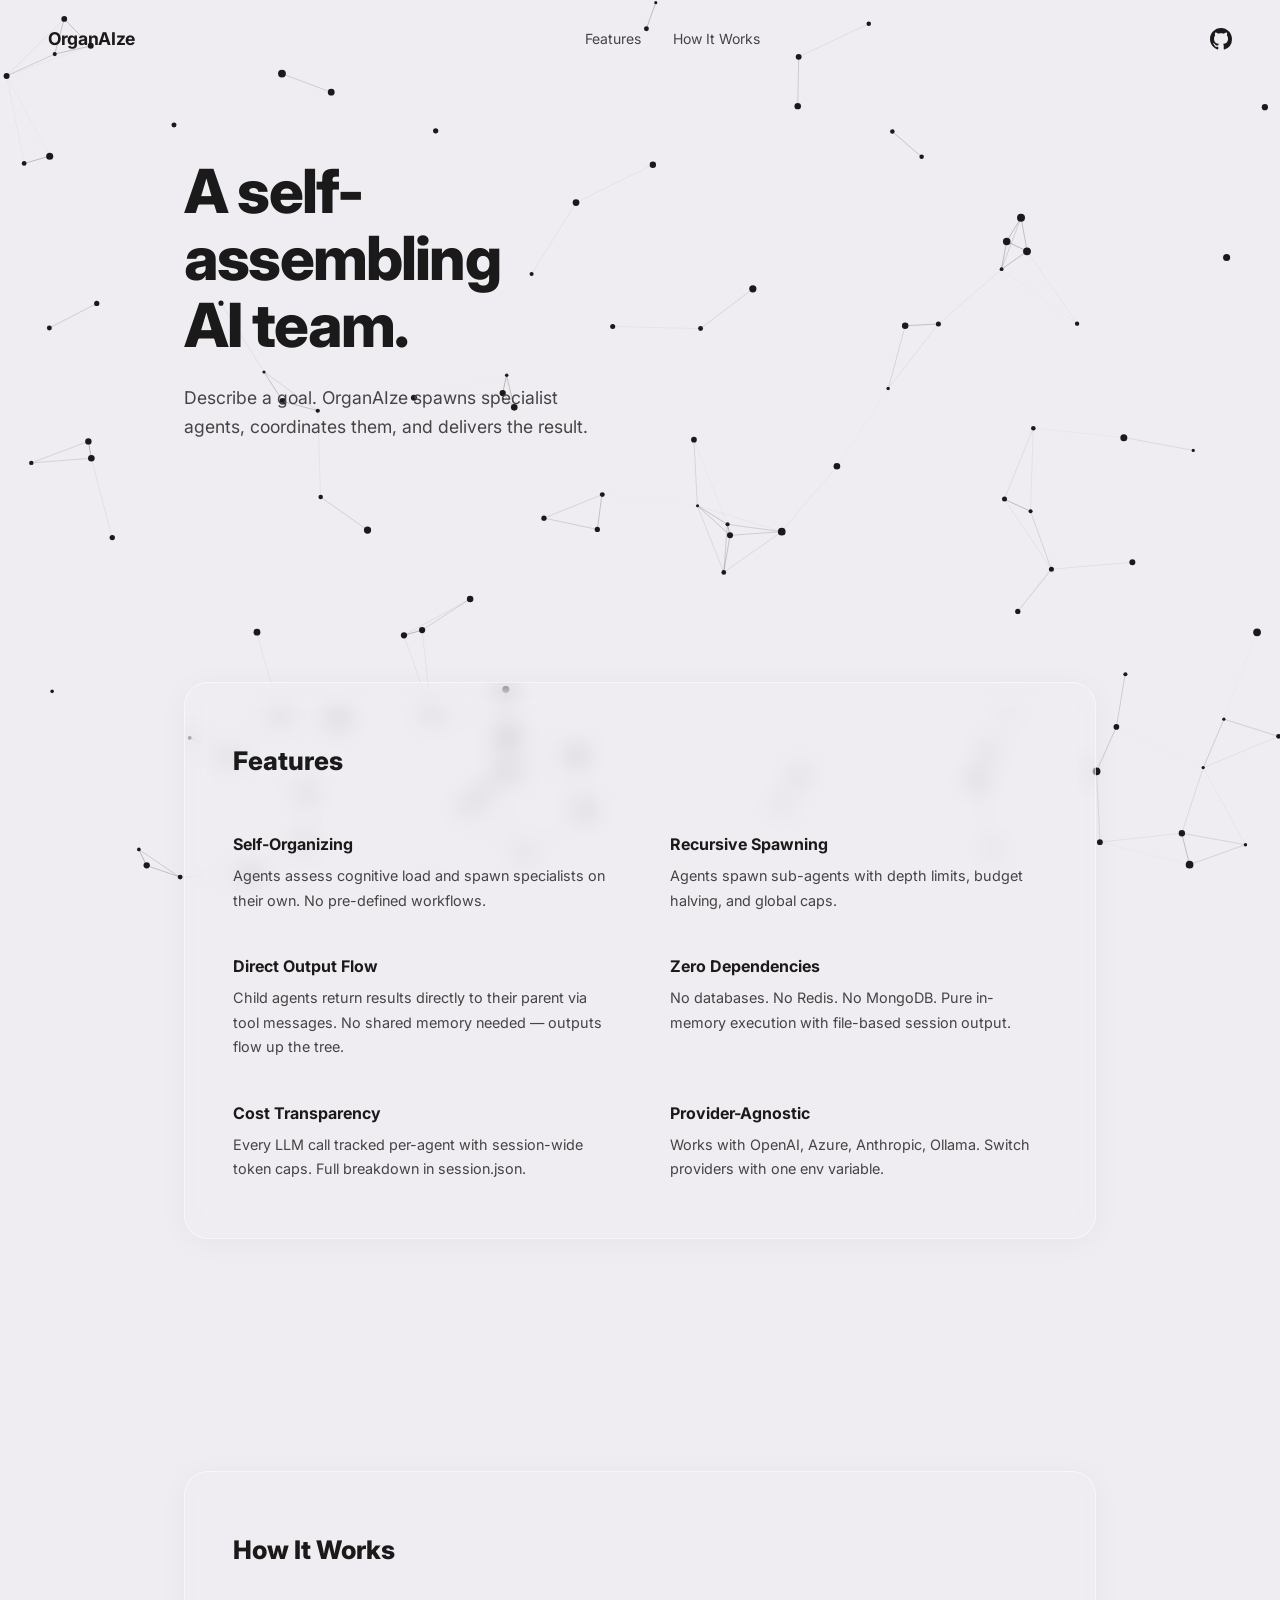
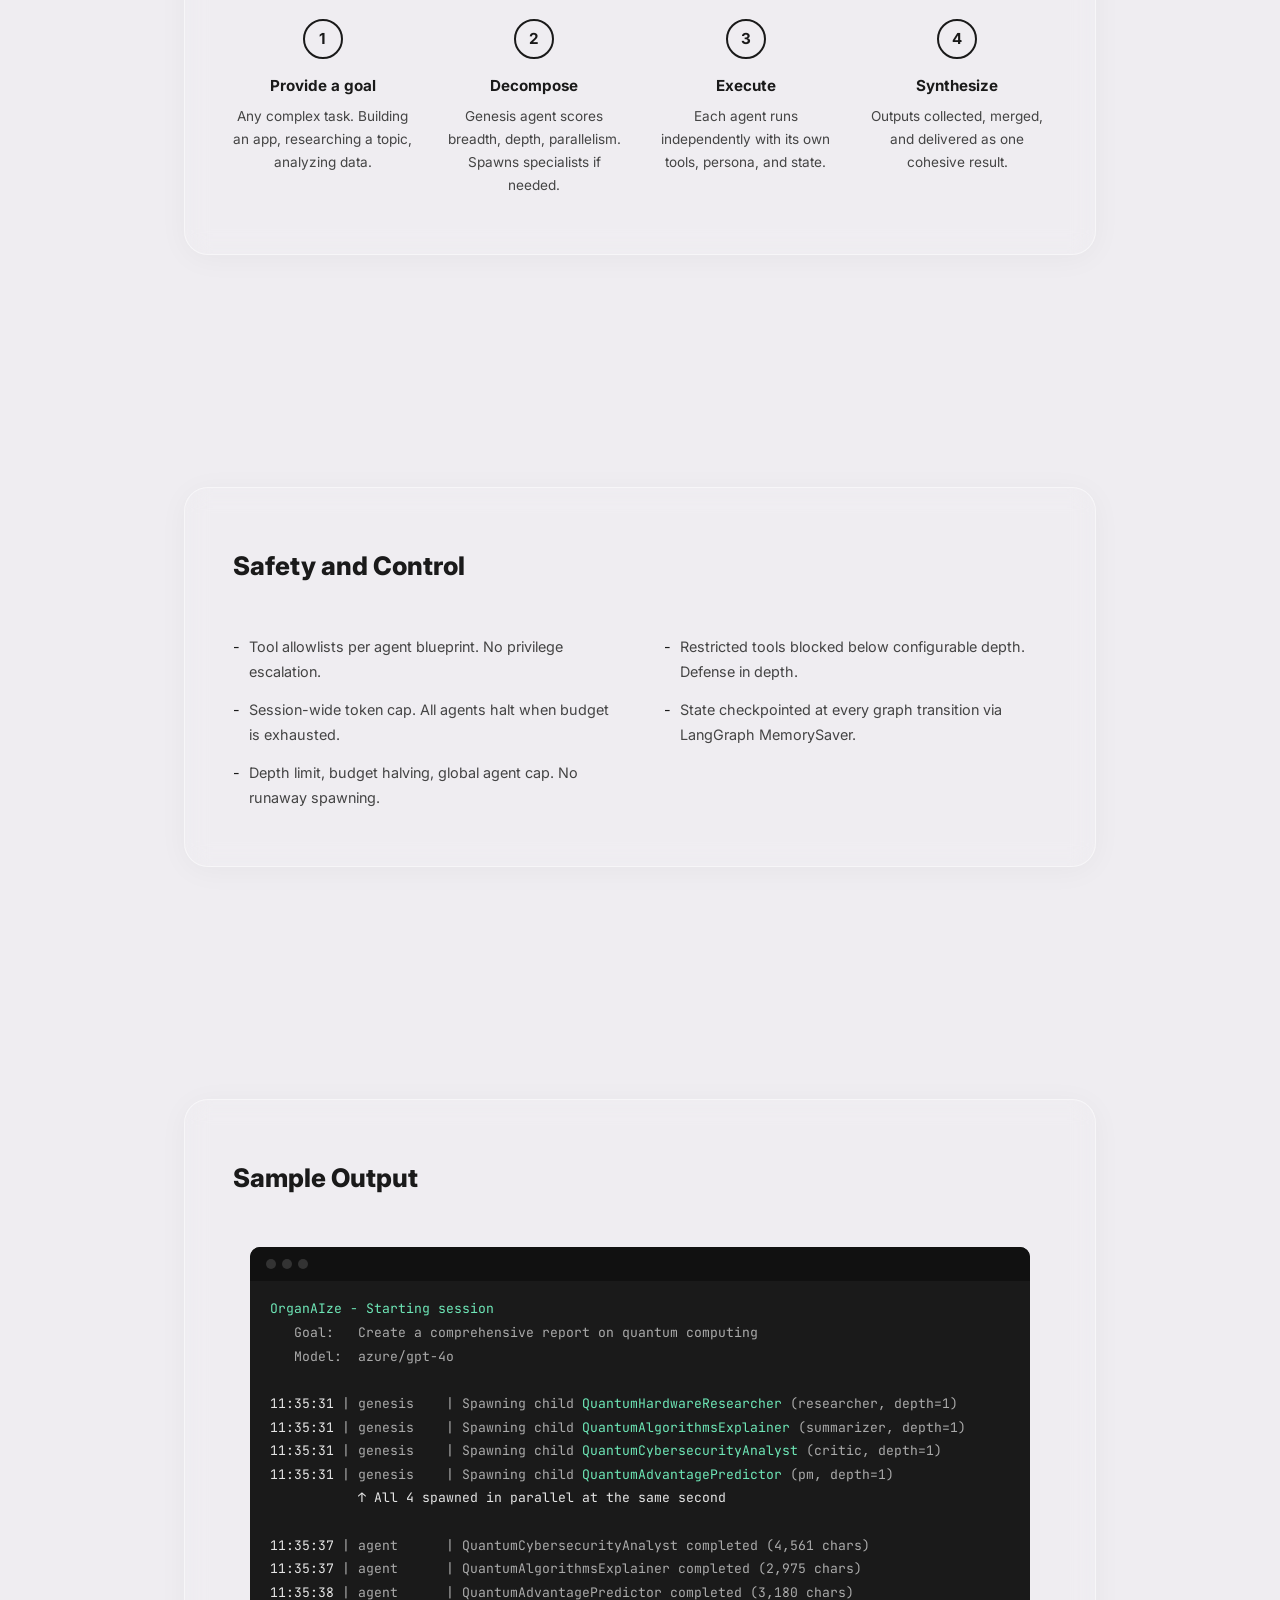
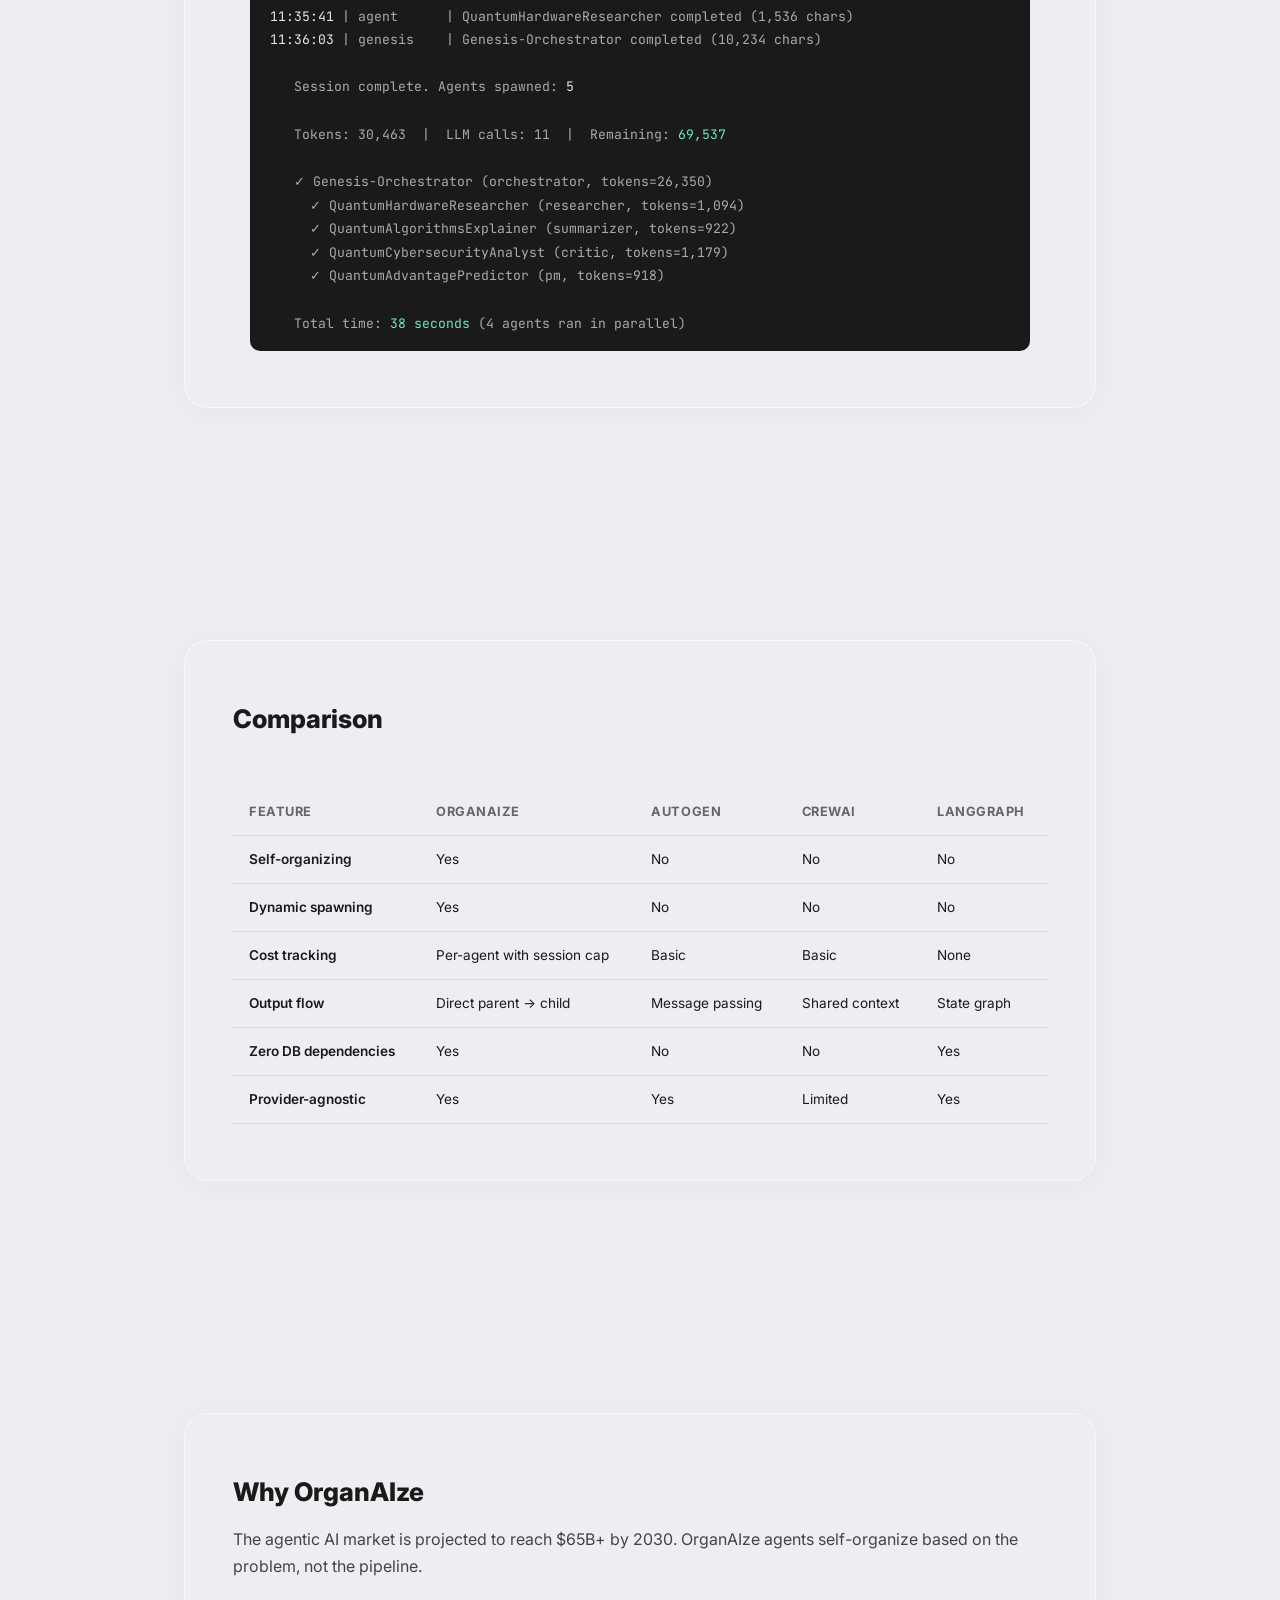
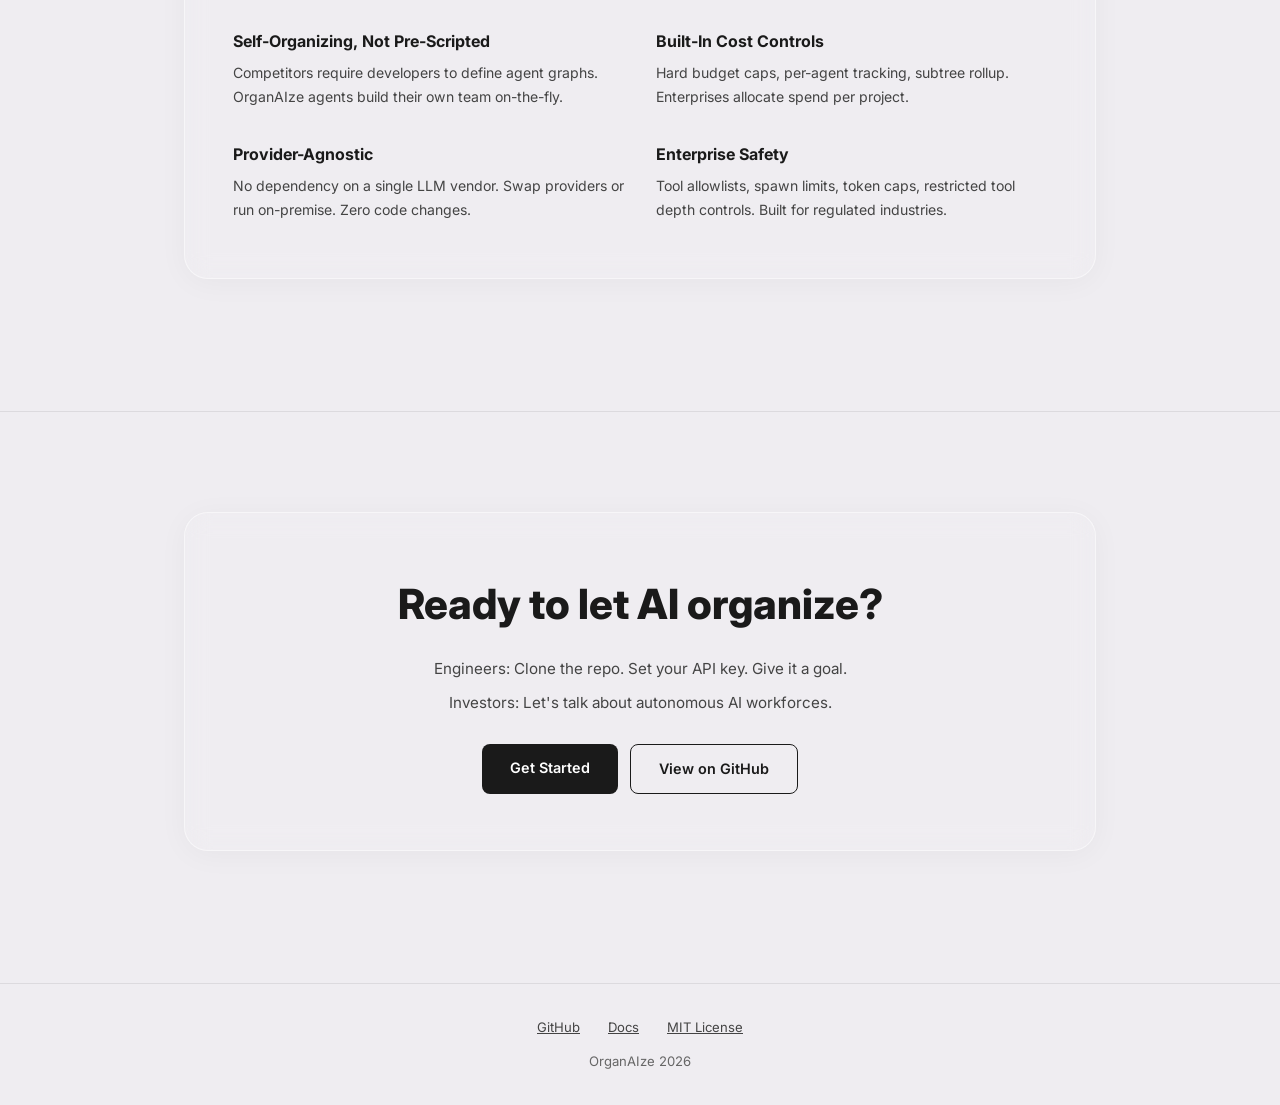
==== docs/index.html @ 6bcd4b72 "renamed site to docs" ====
<!DOCTYPE html>
<html lang="en">
<head>
<meta charset="UTF-8">
<meta name="viewport" content="width=device-width, initial-scale=1.0">
<title>OrganAIze</title>
<link rel="stylesheet" href="style.css">
<link href="https://fonts.googleapis.com/css2?family=Inter:wght@400;500;600;700;800&family=JetBrains+Mono:wght@400;500&display=swap" rel="stylesheet">
</head>
<body>

<nav>
  <div class="logo">OrganAIze</div>
  <ul class="nav-links">
    <li><a href="#features">Features</a></li>
    <li><a href="#how">How It Works</a></li>
  </ul>
  <a href="#" aria-label="GitHub" style="color:#1a1a1a;display:flex"><svg width="22" height="22" viewBox="0 0 16 16" fill="currentColor"><path d="M8 0C3.58 0 0 3.58 0 8c0 3.54 2.29 6.53 5.47 7.59.4.07.55-.17.55-.38 0-.19-.01-.82-.01-1.49-2.01.37-2.53-.49-2.69-.94-.09-.23-.48-.94-.82-1.13-.28-.15-.68-.52-.01-.53.63-.01 1.08.58 1.23.82.72 1.21 1.87.87 2.33.66.07-.52.28-.87.51-1.07-1.78-.2-3.64-.89-3.64-3.95 0-.87.31-1.59.82-2.15-.08-.2-.36-1.02.08-2.12 0 0 .67-.21 2.2.82.64-.18 1.32-.27 2-.27.68 0 1.36.09 2 .27 1.53-1.04 2.2-.82 2.2-.82.44 1.1.16 1.92.08 2.12.51.56.82 1.27.82 2.15 0 3.07-1.87 3.75-3.65 3.95.29.25.54.73.54 1.48 0 1.07-.01 1.93-.01 2.2 0 .21.15.46.55.38A8.013 8.013 0 0016 8c0-4.42-3.58-8-8-8z"/></svg></a>
</nav>

<!-- Hero -->
<section class="hero">
  <div class="container">
    <div class="hero-left">
      <h1>A self-assembling<br>AI team.</h1>
      <p>Describe a goal. OrganAIze spawns specialist agents, coordinates them, and delivers the result.</p>
    </div>
    <div class="hero-visual"></div>
  </div>
</section>

<!-- Particle canvas (full page background) -->
<canvas id="particle-canvas"></canvas>

<!-- Features -->
<section id="features">
  <div class="container">
    <div class="glass">
    <h2 class="section-heading">Features</h2>
    <div class="features">
      <div class="feature">
        <h3>Self-Organizing</h3>
        <p>Agents assess cognitive load and spawn specialists on their own. No pre-defined workflows.</p>
      </div>
      <div class="feature">
        <h3>Recursive Spawning</h3>
        <p>Agents spawn sub-agents with depth limits, budget halving, and global caps.</p>
      </div>
      <div class="feature">
        <h3>Direct Output Flow</h3>
        <p>Child agents return results directly to their parent via tool messages. No shared memory needed — outputs flow up the tree.</p>
      </div>
      <div class="feature">
        <h3>Zero Dependencies</h3>
        <p>No databases. No Redis. No MongoDB. Pure in-memory execution with file-based session output.</p>
      </div>
      <div class="feature">
        <h3>Cost Transparency</h3>
        <p>Every LLM call tracked per-agent with session-wide token caps. Full breakdown in session.json.</p>
      </div>
      <div class="feature">
        <h3>Provider-Agnostic</h3>
        <p>Works with OpenAI, Azure, Anthropic, Ollama. Switch providers with one env variable.</p>
      </div>
    </div>
    </div>
  </div>
</section>

<!-- How It Works -->
<section id="how">
  <div class="container">
    <div class="glass">
    <h2 class="section-heading">How It Works</h2>
    <div class="steps">
      <div>
        <div class="step-num">1</div>
        <h3>Provide a goal</h3>
        <p>Any complex task. Building an app, researching a topic, analyzing data.</p>
      </div>
      <div>
        <div class="step-num">2</div>
        <h3>Decompose</h3>
        <p>Genesis agent scores breadth, depth, parallelism. Spawns specialists if needed.</p>
      </div>
      <div>
        <div class="step-num">3</div>
        <h3>Execute</h3>
        <p>Each agent runs independently with its own tools, persona, and state.</p>
      </div>
      <div>
        <div class="step-num">4</div>
        <h3>Synthesize</h3>
        <p>Outputs collected, merged, and delivered as one cohesive result.</p>
      </div>
    </div>
    </div>
  </div>
</section>

<!-- Safety -->
<section id="safety">
  <div class="container">
    <div class="glass">
    <h2 class="section-heading">Safety and Control</h2>
    <ul class="safety-list">
      <li>Tool allowlists per agent blueprint. No privilege escalation.</li>
      <li>Session-wide token cap. All agents halt when budget is exhausted.</li>
      <li>Depth limit, budget halving, global agent cap. No runaway spawning.</li>
      <li>Restricted tools blocked below configurable depth. Defense in depth.</li>
      <li>State checkpointed at every graph transition via LangGraph MemorySaver.</li>
    </ul>
    </div>
  </div>
</section>

<!-- Sample Output -->
<section id="demo">
  <div class="container">
    <div class="glass">
    <h2 class="section-heading">Sample Output</h2>
    <div class="terminal" style="max-width:780px">
      <div class="terminal-bar"><span></span><span></span><span></span></div>
      <div class="terminal-body" style="white-space:pre;overflow-x:auto"><span class="g">OrganAIze - Starting session</span>
   Goal:   Create a comprehensive report on quantum computing
   Model:  azure/gpt-4o

<span class="w">11:35:31</span> | genesis    | Spawning child <span class="g">QuantumHardwareResearcher</span> (researcher, depth=1)
<span class="w">11:35:31</span> | genesis    | Spawning child <span class="g">QuantumAlgorithmsExplainer</span> (summarizer, depth=1)
<span class="w">11:35:31</span> | genesis    | Spawning child <span class="g">QuantumCybersecurityAnalyst</span> (critic, depth=1)
<span class="w">11:35:31</span> | genesis    | Spawning child <span class="g">QuantumAdvantagePredictor</span> (pm, depth=1)
           <span class="w">&#8593; All 4 spawned in parallel at the same second</span>

<span class="w">11:35:37</span> | agent      | QuantumCybersecurityAnalyst completed (4,561 chars)
<span class="w">11:35:37</span> | agent      | QuantumAlgorithmsExplainer completed (2,975 chars)
<span class="w">11:35:38</span> | agent      | QuantumAdvantagePredictor completed (3,180 chars)
<span class="w">11:35:41</span> | agent      | QuantumHardwareResearcher completed (1,536 chars)
<span class="w">11:36:03</span> | genesis    | Genesis-Orchestrator completed (10,234 chars)

   Session complete. Agents spawned: <span class="w">5</span>

   Tokens: 30,463  |  LLM calls: 11  |  Remaining: <span class="g">69,537</span>

   <span class=\"g\">&#10003;</span> <span class=\"w\">Genesis-Orchestrator</span> (orchestrator, tokens=26,350)
     <span class=\"g\">&#10003;</span> QuantumHardwareResearcher (researcher, tokens=1,094)
     <span class=\"g\">&#10003;</span> QuantumAlgorithmsExplainer (summarizer, tokens=922)
     <span class=\"g\">&#10003;</span> QuantumCybersecurityAnalyst (critic, tokens=1,179)
     <span class=\"g\">&#10003;</span> QuantumAdvantagePredictor (pm, tokens=918)

   Total time: <span class="g">38 seconds</span> (4 agents ran in parallel)</div>
    </div>
    </div>
  </div>
</section>

<!-- Comparison -->
<section id="comparison">
  <div class="container">
    <div class="glass">
    <h2 class="section-heading">Comparison</h2>
    <div class="table-wrap">
      <table>
        <thead>
          <tr><th>Feature</th><th>OrganAIze</th><th>AutoGen</th><th>CrewAI</th><th>LangGraph</th></tr>
        </thead>
        <tbody>
          <tr><td>Self-organizing</td><td>Yes</td><td>No</td><td>No</td><td>No</td></tr>
          <tr><td>Dynamic spawning</td><td>Yes</td><td>No</td><td>No</td><td>No</td></tr>
          <tr><td>Cost tracking</td><td>Per-agent with session cap</td><td>Basic</td><td>Basic</td><td>None</td></tr>
          <tr><td>Output flow</td><td>Direct parent → child</td><td>Message passing</td><td>Shared context</td><td>State graph</td></tr>
          <tr><td>Zero DB dependencies</td><td>Yes</td><td>No</td><td>No</td><td>Yes</td></tr>
          <tr><td>Provider-agnostic</td><td>Yes</td><td>Yes</td><td>Limited</td><td>Yes</td></tr>
        </tbody>
      </table>
    </div>
    </div>
  </div>
</section>

<!-- Investors -->
<section id="investors">
  <div class="container">
    <div class="glass">
    <h2 class="section-heading" style="margin-bottom:12px">Why OrganAIze</h2>
    <p class="section-subtitle">The agentic AI market is projected to reach $65B+ by 2030. OrganAIze agents self-organize based on the problem, not the pipeline.</p>
    <div class="investor-grid">
      <div class="inv-card">
        <h3>Self-Organizing, Not Pre-Scripted</h3>
        <p>Competitors require developers to define agent graphs. OrganAIze agents build their own team on-the-fly.</p>
      </div>
      <div class="inv-card">
        <h3>Built-In Cost Controls</h3>
        <p>Hard budget caps, per-agent tracking, subtree rollup. Enterprises allocate spend per project.</p>
      </div>
      <div class="inv-card">
        <h3>Provider-Agnostic</h3>
        <p>No dependency on a single LLM vendor. Swap providers or run on-premise. Zero code changes.</p>
      </div>
      <div class="inv-card">
        <h3>Enterprise Safety</h3>
        <p>Tool allowlists, spawn limits, token caps, restricted tool depth controls. Built for regulated industries.</p>
      </div>
    </div>

    </div>
  </div>
</section>

<!-- CTA -->
<section class="cta">
  <div class="container">
    <div class="glass cta-glass">
    <h2>Ready to let AI organize?</h2>
    <p>Engineers: Clone the repo. Set your API key. Give it a goal.</p>
    <p>Investors: Let's talk about autonomous AI workforces.</p>
    <div class="hero-buttons cta-buttons">
      <a href="#" class="btn btn-dark">Get Started</a>
      <a href="#" class="btn btn-outline">View on GitHub</a>
    </div>
    </div>
  </div>
</section>

<footer>
  <a href="#">GitHub</a>
  <a href="#">Docs</a>
  <a href="#">MIT License</a>
  <p style="margin-top:12px">OrganAIze 2026</p>
</footer>

<script>
(function(){
  var c=document.getElementById('particle-canvas');
  if(!c)return;
  var ctx=c.getContext('2d');
  var mouse={x:null,y:null,radius:40};
  var particles=[];
  var count=110;
  var linkDist=100;

  function resize(){
    c.width=window.innerWidth;
    c.height=window.innerHeight;
  }
  resize();
  window.addEventListener('resize',resize);

  document.addEventListener('mousemove',function(e){
    mouse.x=e.clientX;
    mouse.y=e.clientY;
  });
  document.addEventListener('mouseleave',function(){mouse.x=null;mouse.y=null;});

  function Particle(){
    this.ox=Math.random()*c.width;
    this.oy=Math.random()*c.height;
    this.x=this.ox;
    this.y=this.oy;
    this.vx=0;
    this.vy=0;
    this.r=Math.random()*2.5+1.5;
    // Gentle ambient drift
    this.driftAngle=Math.random()*Math.PI*2;
    this.driftSpeed=Math.random()*.15+.05;
    this.driftRadius=Math.random()*15+8;
    this.driftPhase=Math.random()*Math.PI*2;
  }
  Particle.prototype.update=function(t){
    // Ambient drift around original position
    this.driftPhase+=.02;
    var driftX=Math.cos(this.driftPhase+this.driftAngle)*this.driftRadius;
    var driftY=Math.sin(this.driftPhase*0.7+this.driftAngle)*this.driftRadius;
    var targetX=this.ox+driftX;
    var targetY=this.oy+driftY;

    // Always drift
    this.vx+=(targetX-this.x)*.05;
    this.vy+=(targetY-this.y)*.05;

    // Push away from mouse
    if(mouse.x!==null){
      var dx=this.x-mouse.x;
      var dy=this.y-mouse.y;
      var dist=Math.sqrt(dx*dx+dy*dy);
      if(dist<mouse.radius){
        var force=(mouse.radius-dist)/mouse.radius*1.2;
        this.vx+=dx/dist*force;
        this.vy+=dy/dist*force;
      }
    }

    this.vx*=.85;
    this.vy*=.85;
    this.x+=this.vx;
    this.y+=this.vy;
  };
  Particle.prototype.draw=function(){
    ctx.beginPath();
    ctx.arc(this.x,this.y,this.r,0,Math.PI*2);
    ctx.fillStyle='rgba(26,26,26,1)';
    ctx.fill();
  };

  for(var i=0;i<count;i++) particles.push(new Particle());

  function animate(){
    ctx.clearRect(0,0,c.width,c.height);
    for(var i=0;i<particles.length;i++){
      particles[i].update();
      particles[i].draw();
      for(var j=i+1;j<particles.length;j++){
        var dx=particles[i].x-particles[j].x;
        var dy=particles[i].y-particles[j].y;
        var dist=Math.sqrt(dx*dx+dy*dy);
        if(dist<linkDist){
          ctx.beginPath();
          ctx.moveTo(particles[i].x,particles[i].y);
          ctx.lineTo(particles[j].x,particles[j].y);
          ctx.strokeStyle='rgba(26,26,26,'+(0.4*(1-dist/linkDist))+')';
          ctx.lineWidth=.8;
          ctx.stroke();
        }
      }
    }
    requestAnimationFrame(animate);
  }
  animate();
})();
</script>

</body>
</html>
---- docs/style.css ----
*,*::before,*::after{box-sizing:border-box;margin:0;padding:0}
html{scroll-behavior:smooth;scrollbar-width:none;-ms-overflow-style:none}
html::-webkit-scrollbar{display:none}
body{
  font-family:'Inter',system-ui,sans-serif;
  background:#efedf1;
  color:#1a1a1a;
  line-height:1.7;
  scrollbar-width:none;
  -webkit-overflow-scrolling:touch;
}
body::-webkit-scrollbar{display:none}
a{color:#1a1a1a}

/* Nav */
nav{
  display:flex;align-items:center;justify-content:space-between;
  padding:24px 48px;
}
.logo{font-size:1.1rem;font-weight:700;letter-spacing:-.02em}
.nav-links{display:flex;gap:32px;list-style:none}
.nav-links a{font-size:.875rem;color:#444;text-decoration:none}
.nav-links a:hover{color:#1a1a1a}

/* Container */
.container{max-width:960px;margin:0 auto;padding:0 24px}

/* Sections */
section{padding:100px 0}
section+section{border-top:none}

/* Glass card for content sections */
.glass{
  background:rgba(239,237,241,.01);
  backdrop-filter:blur(12px);
  -webkit-backdrop-filter:blur(12px);
  border:1px solid rgba(255,255,255,.5);
  border-radius:24px;
  padding:56px 48px;
  margin-bottom:32px;
  box-shadow:0 4px 30px rgba(0,0,0,.04);
  position:relative;z-index:1;
  isolation:isolate;
}

/* Hero */
.hero{padding:80px 0 100px}
.hero .container{display:grid;grid-template-columns:1fr 1fr;gap:48px;align-items:center}
.hero h1{
  font-size:clamp(2.4rem,5vw,3.8rem);
  font-weight:800;letter-spacing:-.03em;
  line-height:1.1;margin-bottom:24px;
}
.hero p{
  font-size:1.1rem;color:#444;
  max-width:480px;margin-bottom:40px;
}
.hero-buttons{display:flex;gap:12px;flex-wrap:wrap}
.hero-visual{display:none}

/* Particle canvas */
#particle-canvas{
  position:fixed;top:0;left:0;width:100%;height:100%;
  z-index:0;pointer-events:none;
}
nav,.hero,.cta,footer{
  position:relative;z-index:2;
}
section{position:relative}

/* Buttons */
.btn{
  padding:12px 28px;border-radius:8px;font-size:.9rem;font-weight:600;
  border:none;cursor:pointer;text-decoration:none;display:inline-block;
}
.btn-dark{background:#1a1a1a;color:#fff}
.btn-dark:hover{background:#333;color:#fff}
.btn-outline{background:transparent;color:#1a1a1a;border:1.5px solid #1a1a1a}
.btn-outline:hover{background:rgba(0,0,0,.05)}

/* Terminal */
.terminal{
  max-width:620px;margin:48px auto 0;text-align:left;
  background:#1a1a1a;border-radius:10px;overflow:hidden;
}
.terminal-bar{display:flex;gap:6px;padding:12px 16px;background:#111}
.terminal-bar span{width:10px;height:10px;border-radius:50%;background:#333}
.terminal-body{
  padding:16px 20px;font-family:'JetBrains Mono',monospace;
  font-size:.82rem;color:#aaa;line-height:1.8;
}
.terminal-body .g{color:#6ee7b7}
.terminal-body .w{color:#e5e5e5}

/* Feature list */
.features{display:grid;grid-template-columns:1fr 1fr;gap:40px 60px}
.feature h3{font-size:1rem;font-weight:700;margin-bottom:6px}
.feature p{font-size:.9rem;color:#444}

/* How it works */
.steps{display:grid;grid-template-columns:repeat(4,1fr);gap:32px;text-align:center}
.step-num{
  width:40px;height:40px;border-radius:50%;
  border:2px solid #1a1a1a;display:flex;align-items:center;justify-content:center;
  font-weight:700;font-size:.95rem;margin:0 auto 14px;
}
.steps h3{font-size:.95rem;font-weight:700;margin-bottom:6px}
.steps p{font-size:.85rem;color:#444}

/* Use cases - connected words */
.usecases-flow{
  display:flex;align-items:center;justify-content:center;
  flex-wrap:wrap;gap:0;padding:20px 0;
}
.uc-word{
  font-size:1rem;font-weight:600;padding:10px 20px;
  white-space:nowrap;
}
.uc-line{
  width:40px;height:1.5px;background:#1a1a1a;flex-shrink:0;
}

/* Architecture */
.arch-row{
  display:flex;flex-wrap:wrap;gap:16px;justify-content:center;
}
.arch-item{
  padding:14px 24px;border:1.5px solid rgba(0,0,0,.15);border-radius:8px;
  font-size:.88rem;text-align:center;background:rgba(255,255,255,.35);
}
.arch-item strong{display:block;font-size:.78rem;color:#666;font-weight:500;margin-top:4px}

/* Safety */
.safety-list{columns:2;column-gap:48px}
.safety-list li{
  font-size:.9rem;color:#444;margin-bottom:14px;
  list-style:none;padding-left:16px;position:relative;
}
.safety-list li::before{content:'-';position:absolute;left:0;color:#1a1a1a}

/* Metrics */
.metrics-row{display:grid;grid-template-columns:repeat(auto-fill,minmax(160px,1fr));gap:24px;text-align:center}
.metric .val{font-size:2rem;font-weight:800;line-height:1}
.metric .lbl{font-size:.85rem;color:#444;margin-top:6px}

/* Comparison */
.table-wrap{overflow-x:auto}
table{width:100%;border-collapse:collapse;font-size:.85rem}
th,td{padding:12px 16px;text-align:left;border-bottom:1px solid rgba(0,0,0,.08)}
th{font-weight:700;font-size:.8rem;text-transform:uppercase;letter-spacing:.04em;color:#666}
td:first-child{font-weight:600}

/* Investors */
.investor-grid{display:grid;grid-template-columns:1fr 1fr;gap:32px}
.inv-card h3{font-size:1rem;font-weight:700;margin-bottom:6px}
.inv-card p{font-size:.88rem;color:#444}

/* Business model */
.biz-row{display:grid;grid-template-columns:repeat(auto-fill,minmax(200px,1fr));gap:20px;margin-top:40px}
.biz-item{
  padding:20px;border:1.5px solid rgba(0,0,0,.1);border-radius:8px;
  background:rgba(255,255,255,.3);
}
.biz-item h4{font-size:.95rem;font-weight:700;margin-bottom:6px}
.biz-item p{font-size:.85rem;color:#444}

/* Roadmap */
.roadmap{padding-left:24px;border-left:2px solid #1a1a1a}
.phase{margin-bottom:40px;position:relative}
.phase::before{
  content:'';position:absolute;left:-29px;top:6px;
  width:12px;height:12px;border-radius:50%;background:#1a1a1a;
}
.phase-label{font-size:.75rem;font-weight:600;text-transform:uppercase;letter-spacing:.06em;color:#666}
.phase h3{font-size:1.05rem;font-weight:700;margin:2px 0 10px}
.phase ul{list-style:none}
.phase li{font-size:.88rem;color:#444;padding-left:14px;position:relative;margin-bottom:6px}
.phase li::before{content:'-';position:absolute;left:0}

/* CTA */
.cta{text-align:center;padding:100px 0;border-top:1px solid rgba(0,0,0,.08)}
.cta h2{font-size:clamp(1.8rem,4vw,2.6rem);font-weight:800;margin-bottom:16px}
.cta p{font-size:.95rem;color:#444;margin-bottom:8px}
.cta .hero-buttons{margin-top:28px}
.cta-glass{text-align:center}
.cta-buttons{display:flex;gap:12px;justify-content:center;margin-top:28px}

/* Section subtitle */
.section-subtitle{color:#444;margin-bottom:48px}

/* Footer */
footer{
  text-align:center;padding:32px 0;font-size:.82rem;color:#666;
  border-top:1px solid rgba(0,0,0,.08);
}
footer a{color:#444;margin:0 12px}

/* Section headings */
.section-heading{font-size:1.6rem;font-weight:800;margin-bottom:48px}

/* Responsive */
@media(max-width:768px){
  nav{padding:20px 24px}
  .nav-links{gap:20px}
  .hero .container{grid-template-columns:1fr}
  .features,.investor-grid{grid-template-columns:1fr}
  .steps{grid-template-columns:1fr 1fr}
  .safety-list{columns:1}
  section{padding:72px 0}
  .uc-line{width:1.5px;height:24px}
  .usecases-flow{flex-direction:column}
}
@media(max-width:480px){
  .steps{grid-template-columns:1fr}
  .hero h1{font-size:2rem}
}
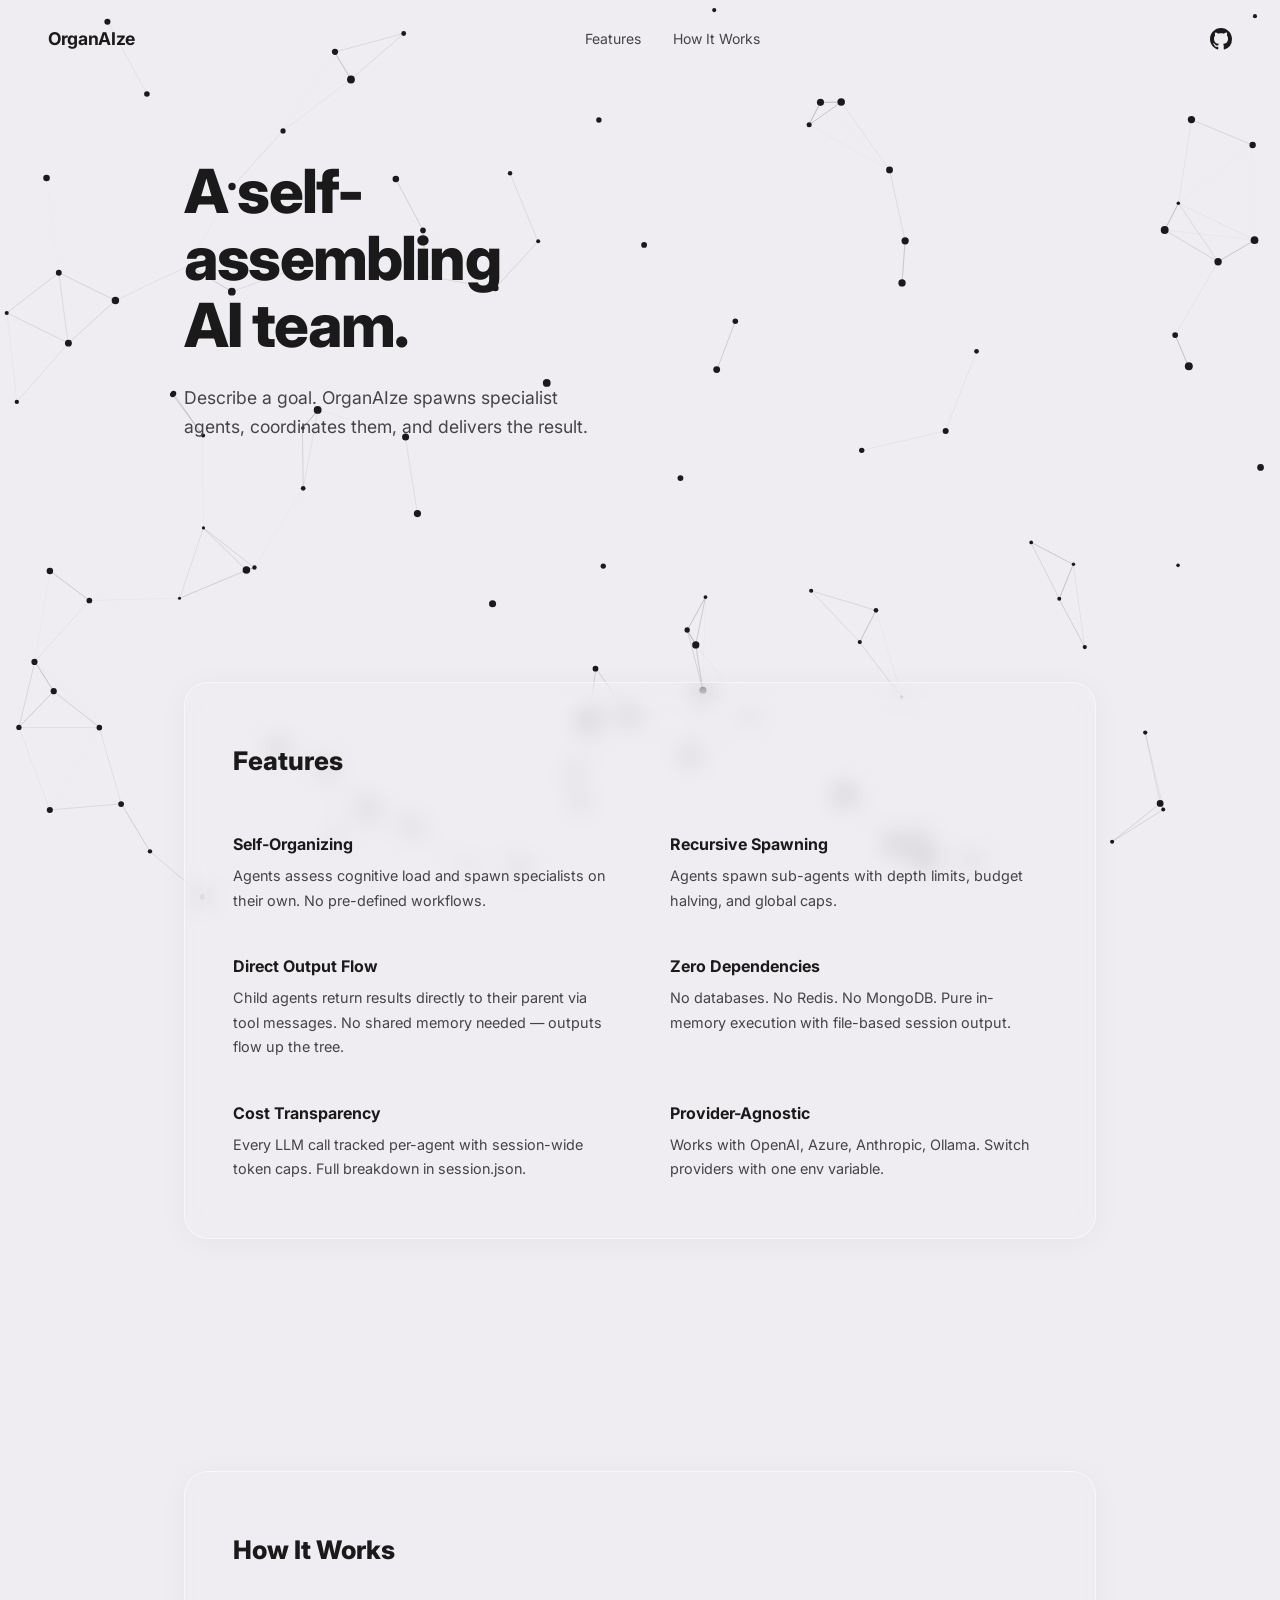
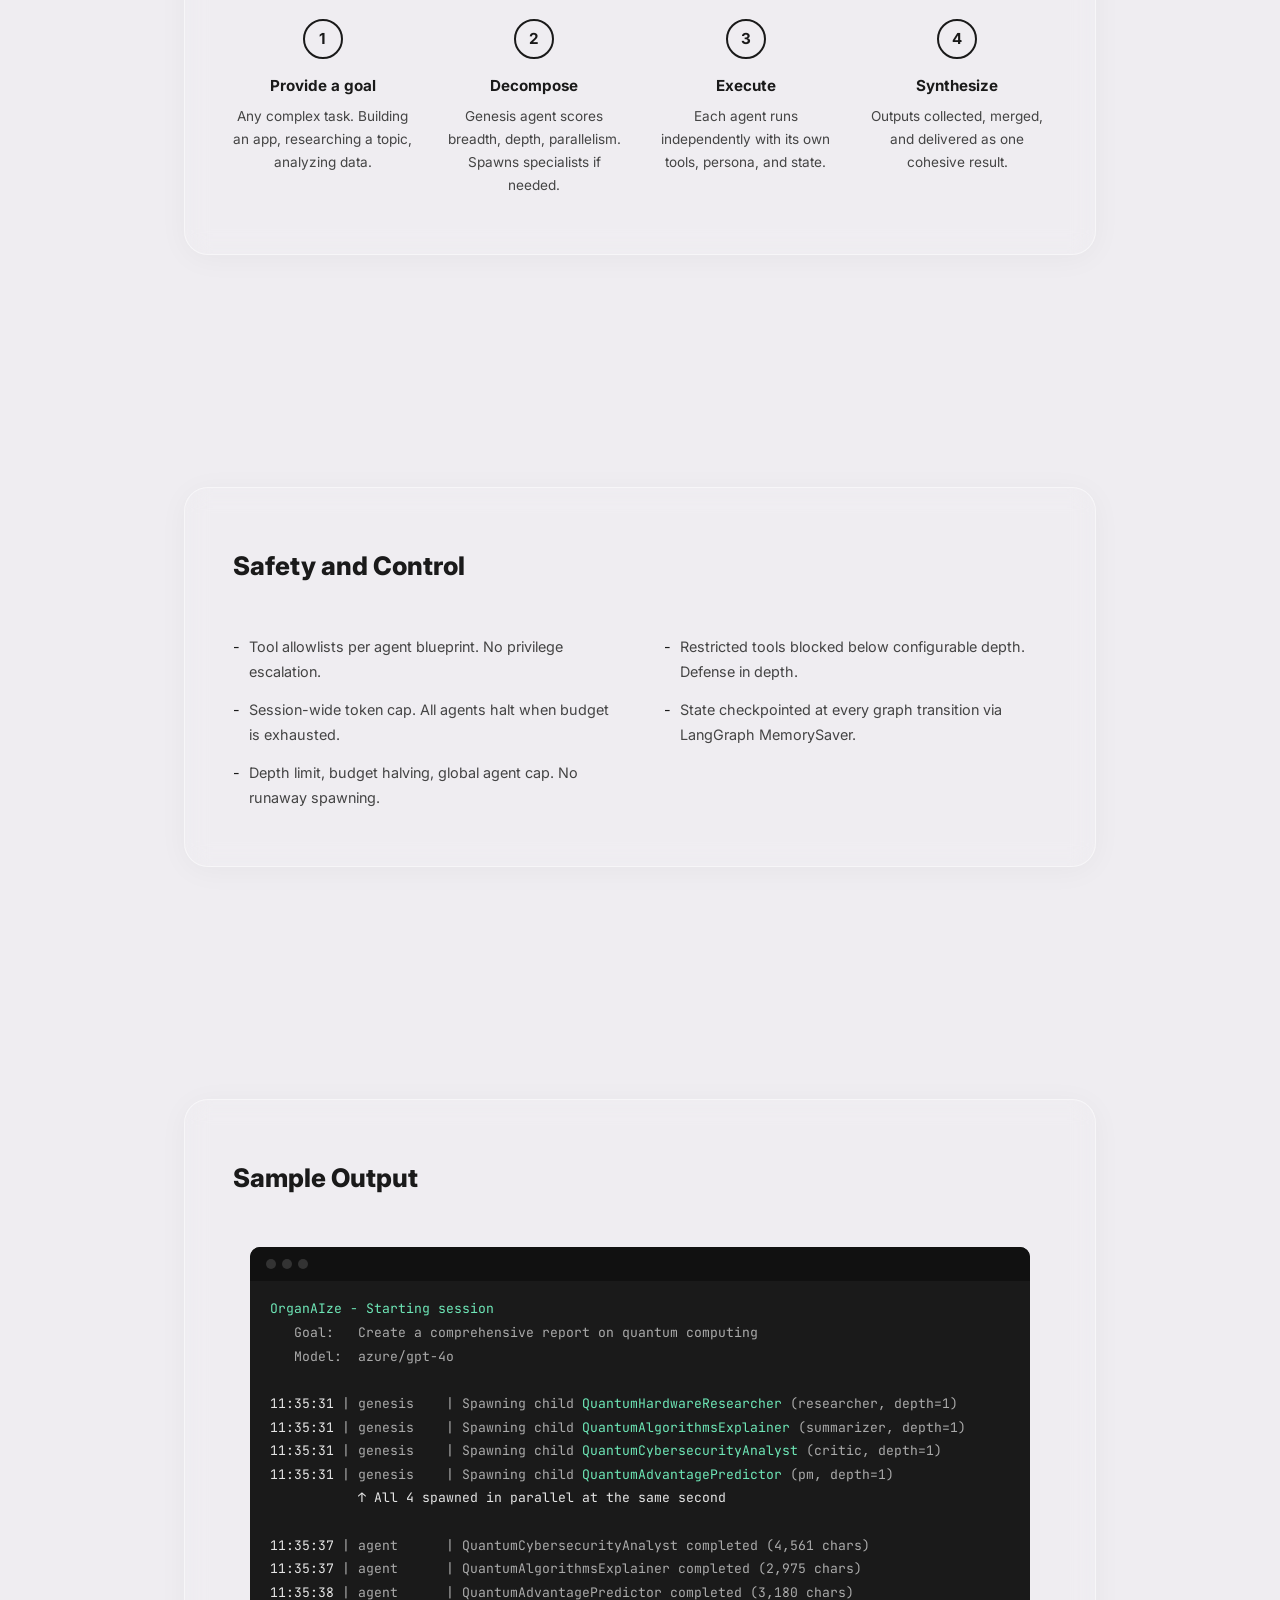
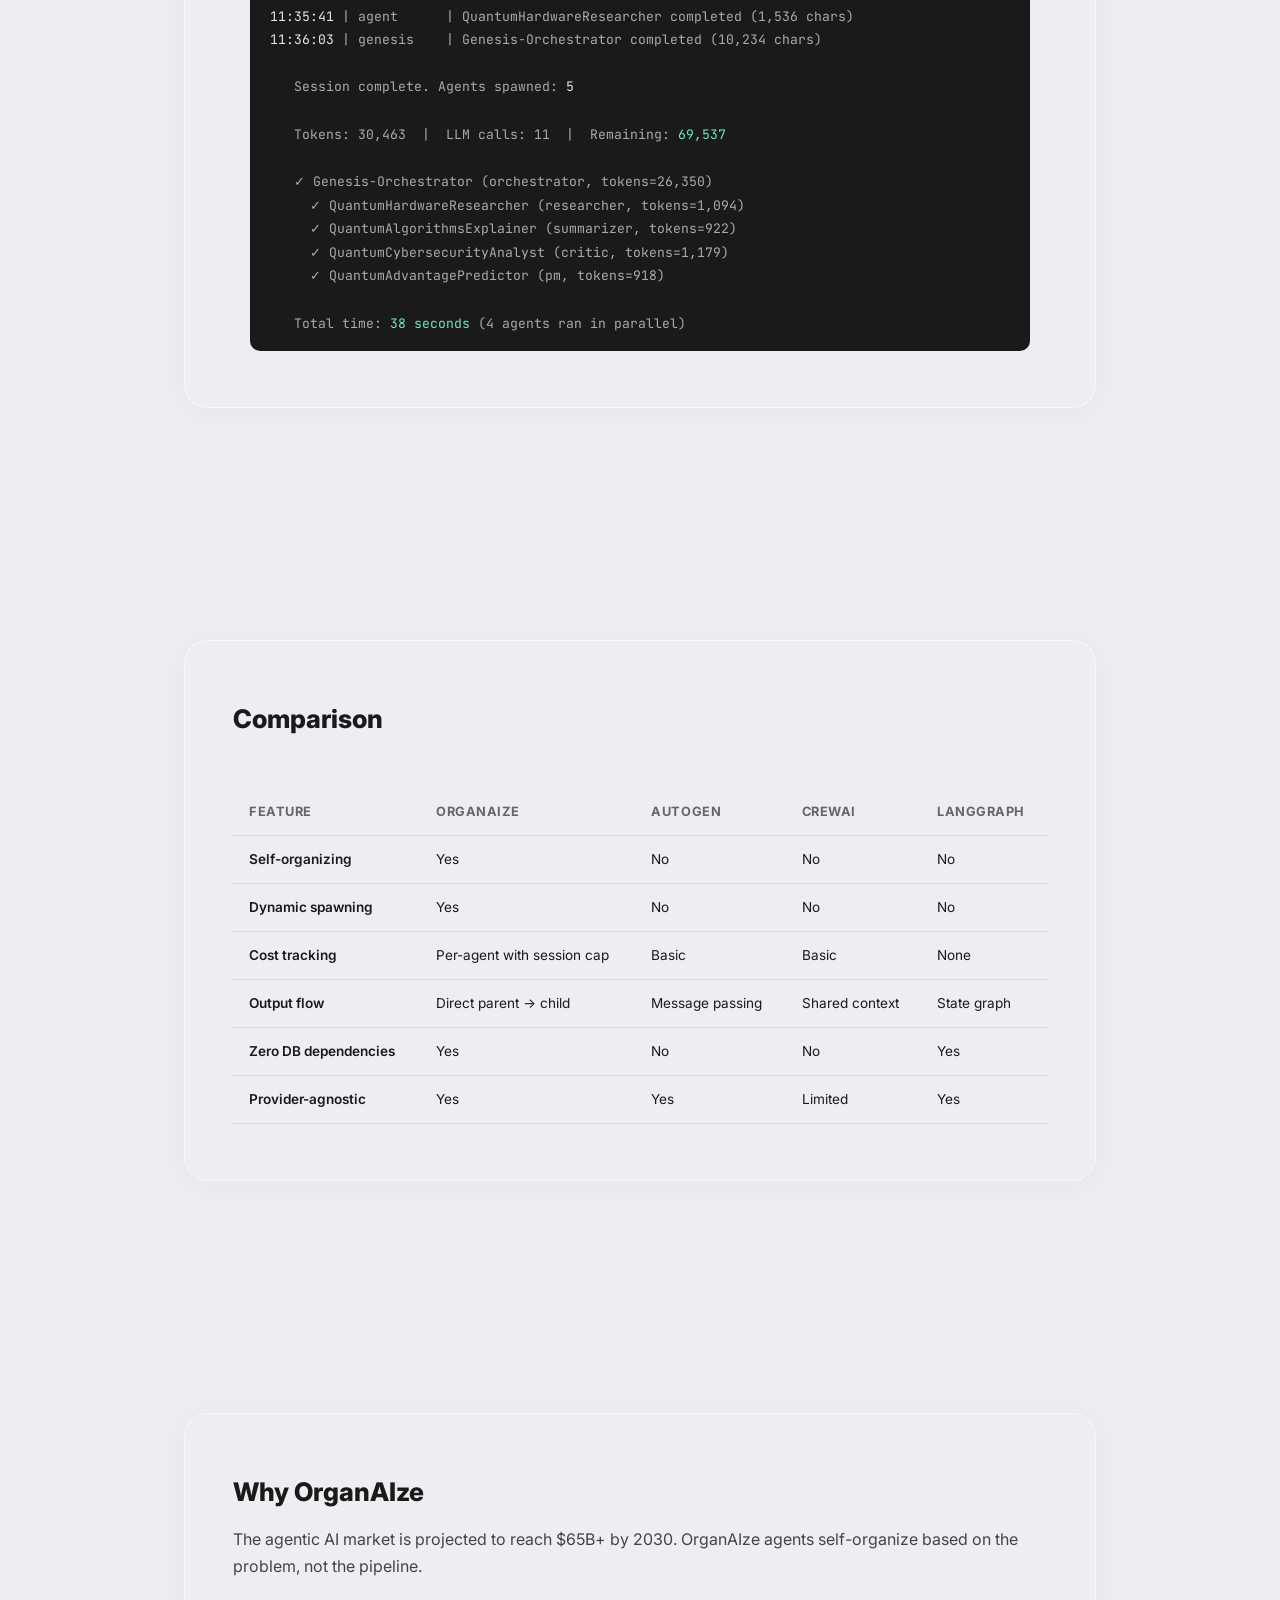
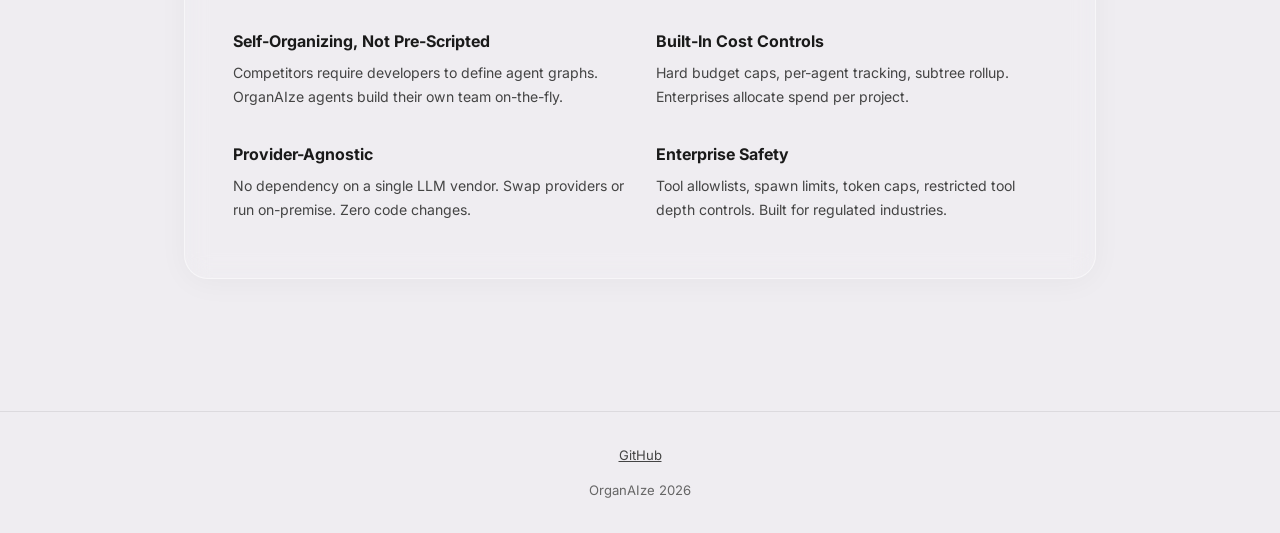
==== commit bae1650b: "Updated github references" ====
--- a/docs/index.html
+++ b/docs/index.html
@@ -15,7 +15,7 @@
     <li><a href="#features">Features</a></li>
     <li><a href="#how">How It Works</a></li>
   </ul>
-  <a href="#" aria-label="GitHub" style="color:#1a1a1a;display:flex"><svg width="22" height="22" viewBox="0 0 16 16" fill="currentColor"><path d="M8 0C3.58 0 0 3.58 0 8c0 3.54 2.29 6.53 5.47 7.59.4.07.55-.17.55-.38 0-.19-.01-.82-.01-1.49-2.01.37-2.53-.49-2.69-.94-.09-.23-.48-.94-.82-1.13-.28-.15-.68-.52-.01-.53.63-.01 1.08.58 1.23.82.72 1.21 1.87.87 2.33.66.07-.52.28-.87.51-1.07-1.78-.2-3.64-.89-3.64-3.95 0-.87.31-1.59.82-2.15-.08-.2-.36-1.02.08-2.12 0 0 .67-.21 2.2.82.64-.18 1.32-.27 2-.27.68 0 1.36.09 2 .27 1.53-1.04 2.2-.82 2.2-.82.44 1.1.16 1.92.08 2.12.51.56.82 1.27.82 2.15 0 3.07-1.87 3.75-3.65 3.95.29.25.54.73.54 1.48 0 1.07-.01 1.93-.01 2.2 0 .21.15.46.55.38A8.013 8.013 0 0016 8c0-4.42-3.58-8-8-8z"/></svg></a>
+  <a href="https://github.com/akashchekka/OrganAIze" aria-label="GitHub" style="color:#1a1a1a;display:flex"><svg width="22" height="22" viewBox="0 0 16 16" fill="currentColor"><path d="M8 0C3.58 0 0 3.58 0 8c0 3.54 2.29 6.53 5.47 7.59.4.07.55-.17.55-.38 0-.19-.01-.82-.01-1.49-2.01.37-2.53-.49-2.69-.94-.09-.23-.48-.94-.82-1.13-.28-.15-.68-.52-.01-.53.63-.01 1.08.58 1.23.82.72 1.21 1.87.87 2.33.66.07-.52.28-.87.51-1.07-1.78-.2-3.64-.89-3.64-3.95 0-.87.31-1.59.82-2.15-.08-.2-.36-1.02.08-2.12 0 0 .67-.21 2.2.82.64-.18 1.32-.27 2-.27.68 0 1.36.09 2 .27 1.53-1.04 2.2-.82 2.2-.82.44 1.1.16 1.92.08 2.12.51.56.82 1.27.82 2.15 0 3.07-1.87 3.75-3.65 3.95.29.25.54.73.54 1.48 0 1.07-.01 1.93-.01 2.2 0 .21.15.46.55.38A8.013 8.013 0 0016 8c0-4.42-3.58-8-8-8z"/></svg></a>
 </nav>
 
 <!-- Hero -->
@@ -206,25 +206,8 @@
   </div>
 </section>
 
-<!-- CTA -->
-<section class="cta">
-  <div class="container">
-    <div class="glass cta-glass">
-    <h2>Ready to let AI organize?</h2>
-    <p>Engineers: Clone the repo. Set your API key. Give it a goal.</p>
-    <p>Investors: Let's talk about autonomous AI workforces.</p>
-    <div class="hero-buttons cta-buttons">
-      <a href="#" class="btn btn-dark">Get Started</a>
-      <a href="#" class="btn btn-outline">View on GitHub</a>
-    </div>
-    </div>
-  </div>
-</section>
-
 <footer>
-  <a href="#">GitHub</a>
-  <a href="#">Docs</a>
-  <a href="#">MIT License</a>
+  <a href="https://github.com/akashchekka/OrganAIze">GitHub</a>
   <p style="margin-top:12px">OrganAIze 2026</p>
 </footer>
 
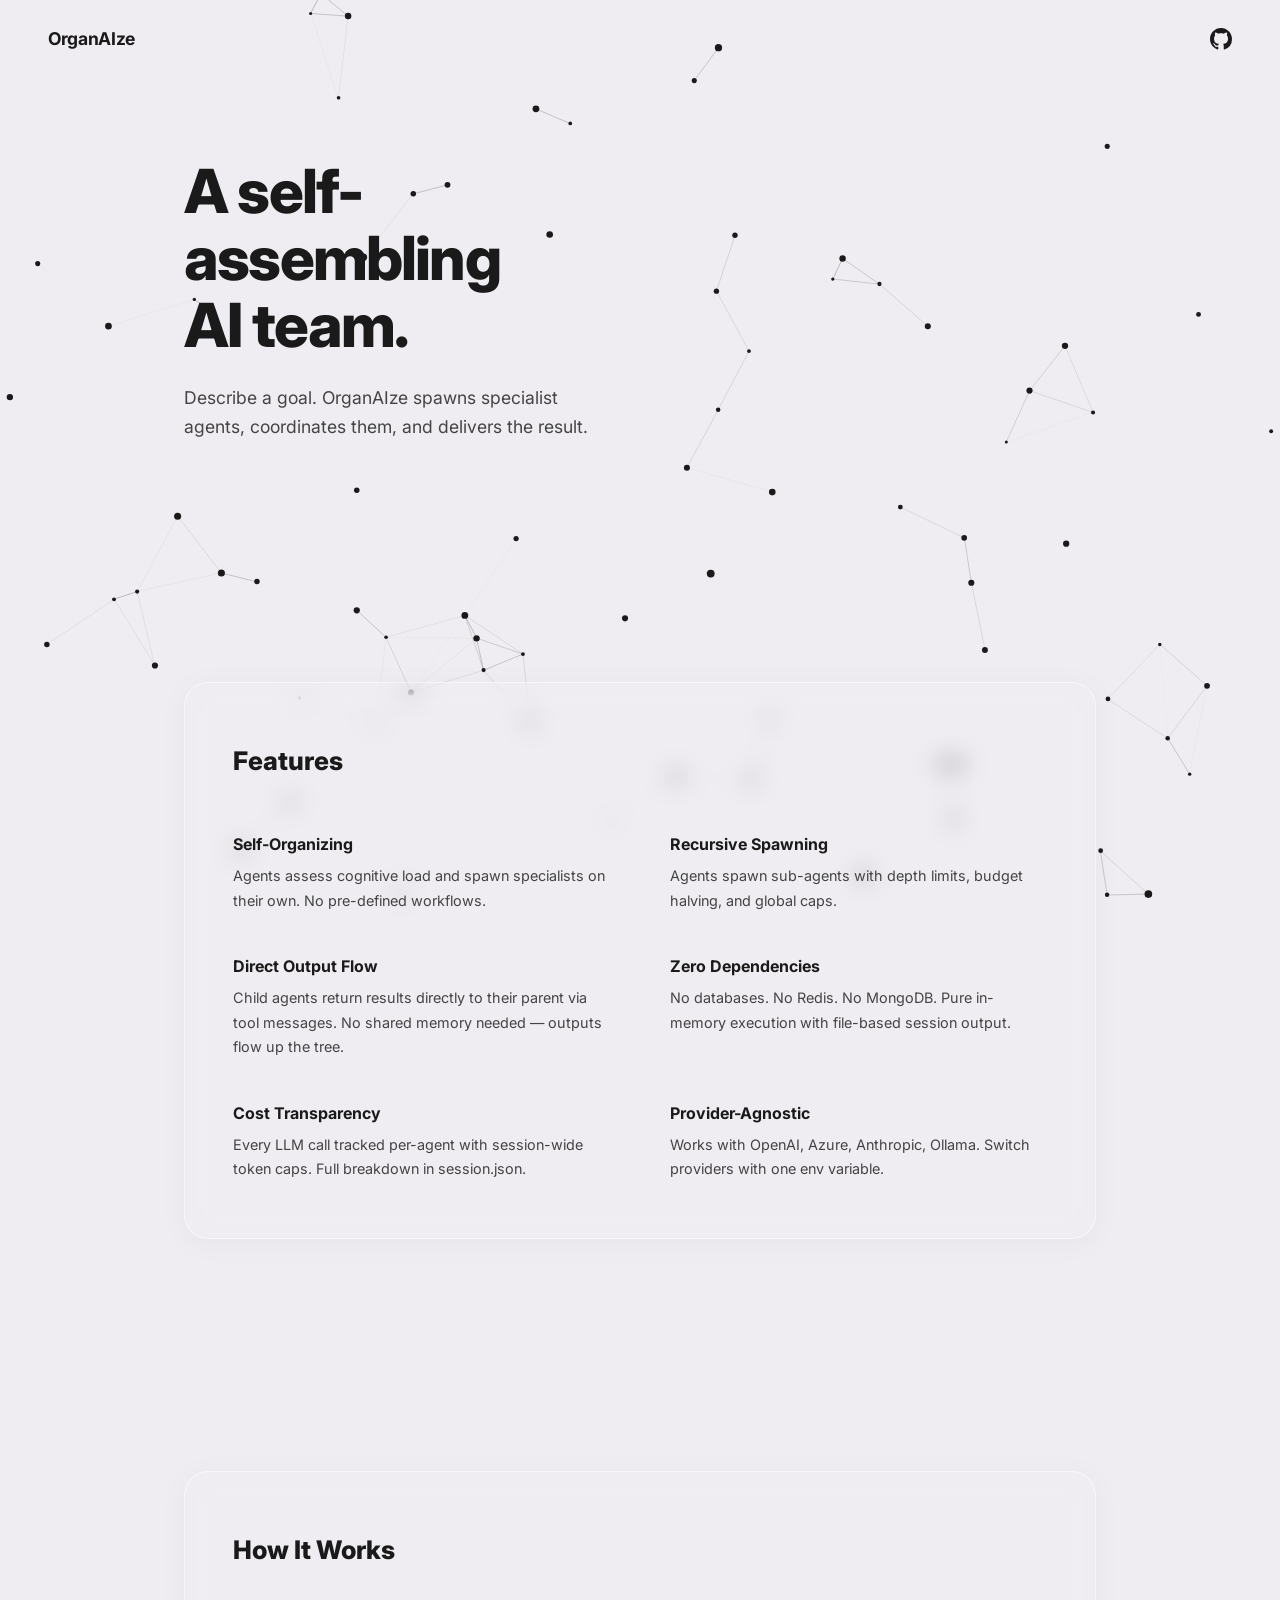
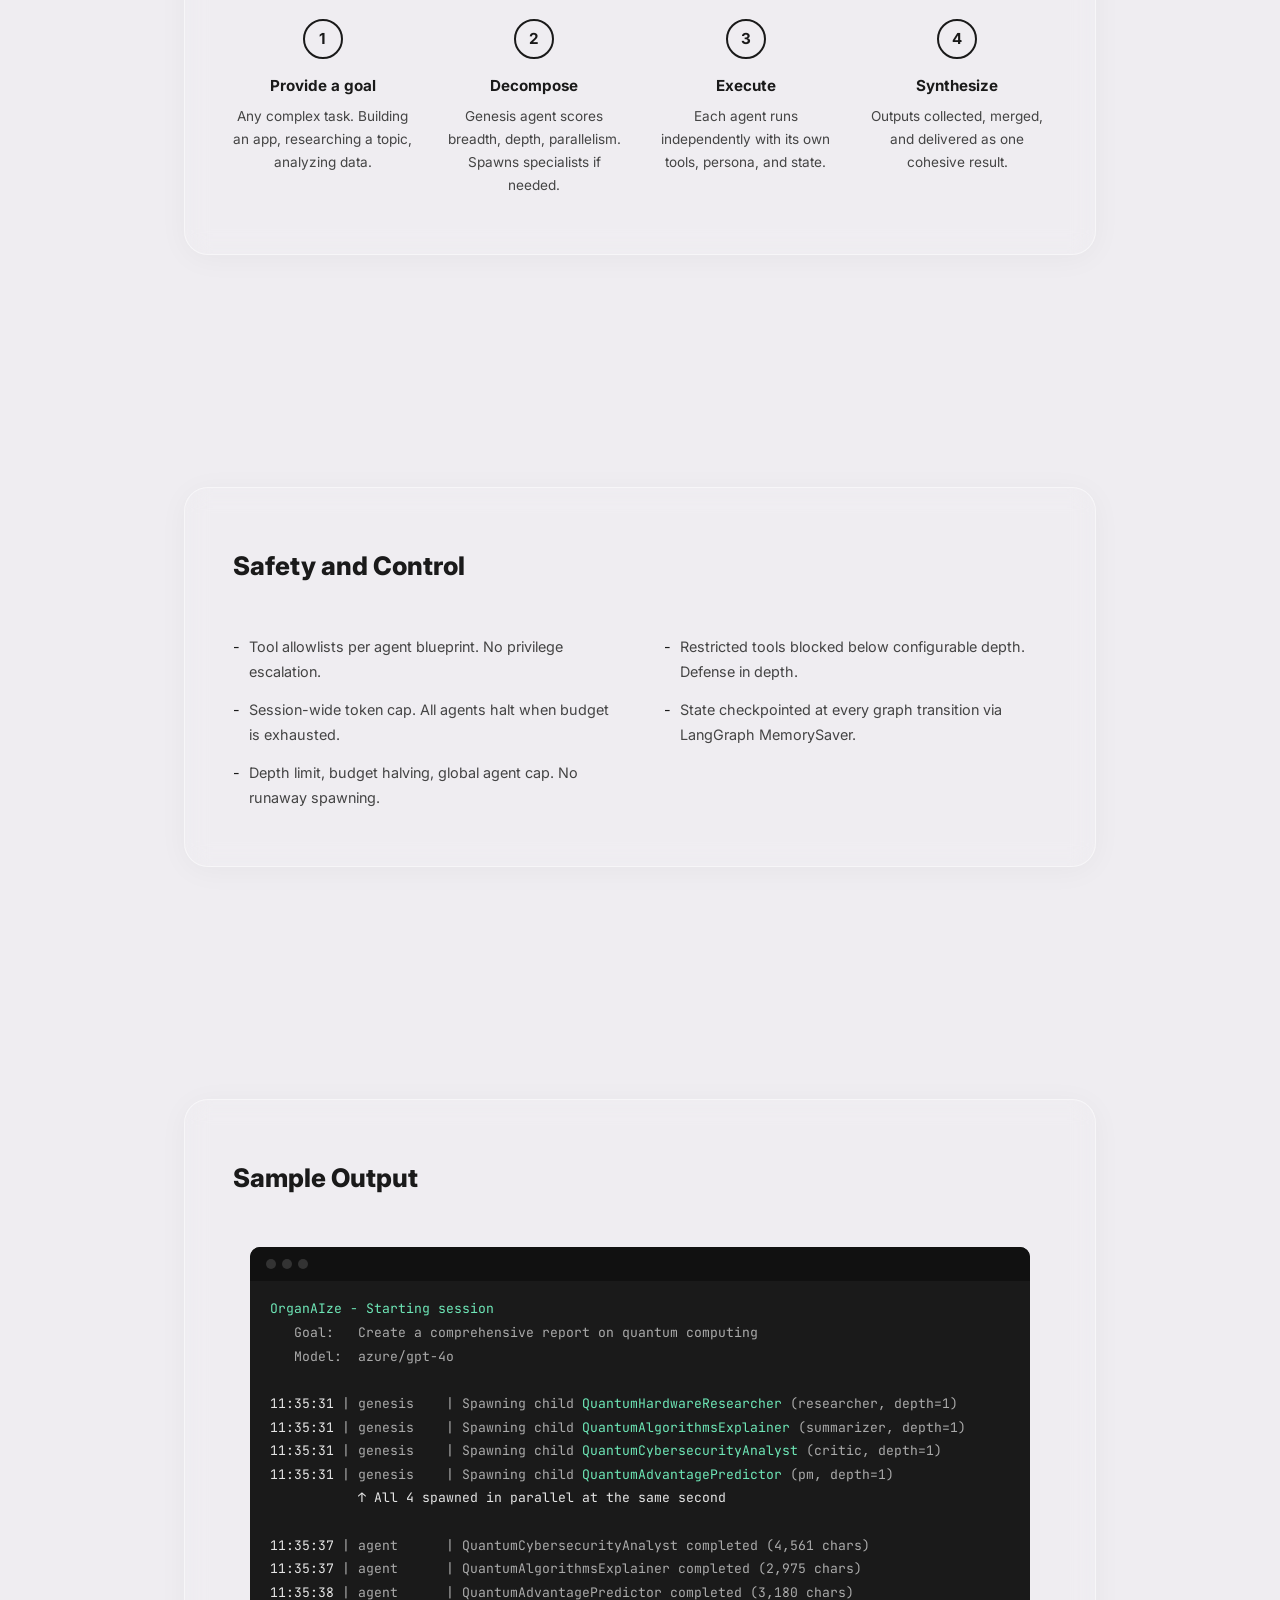
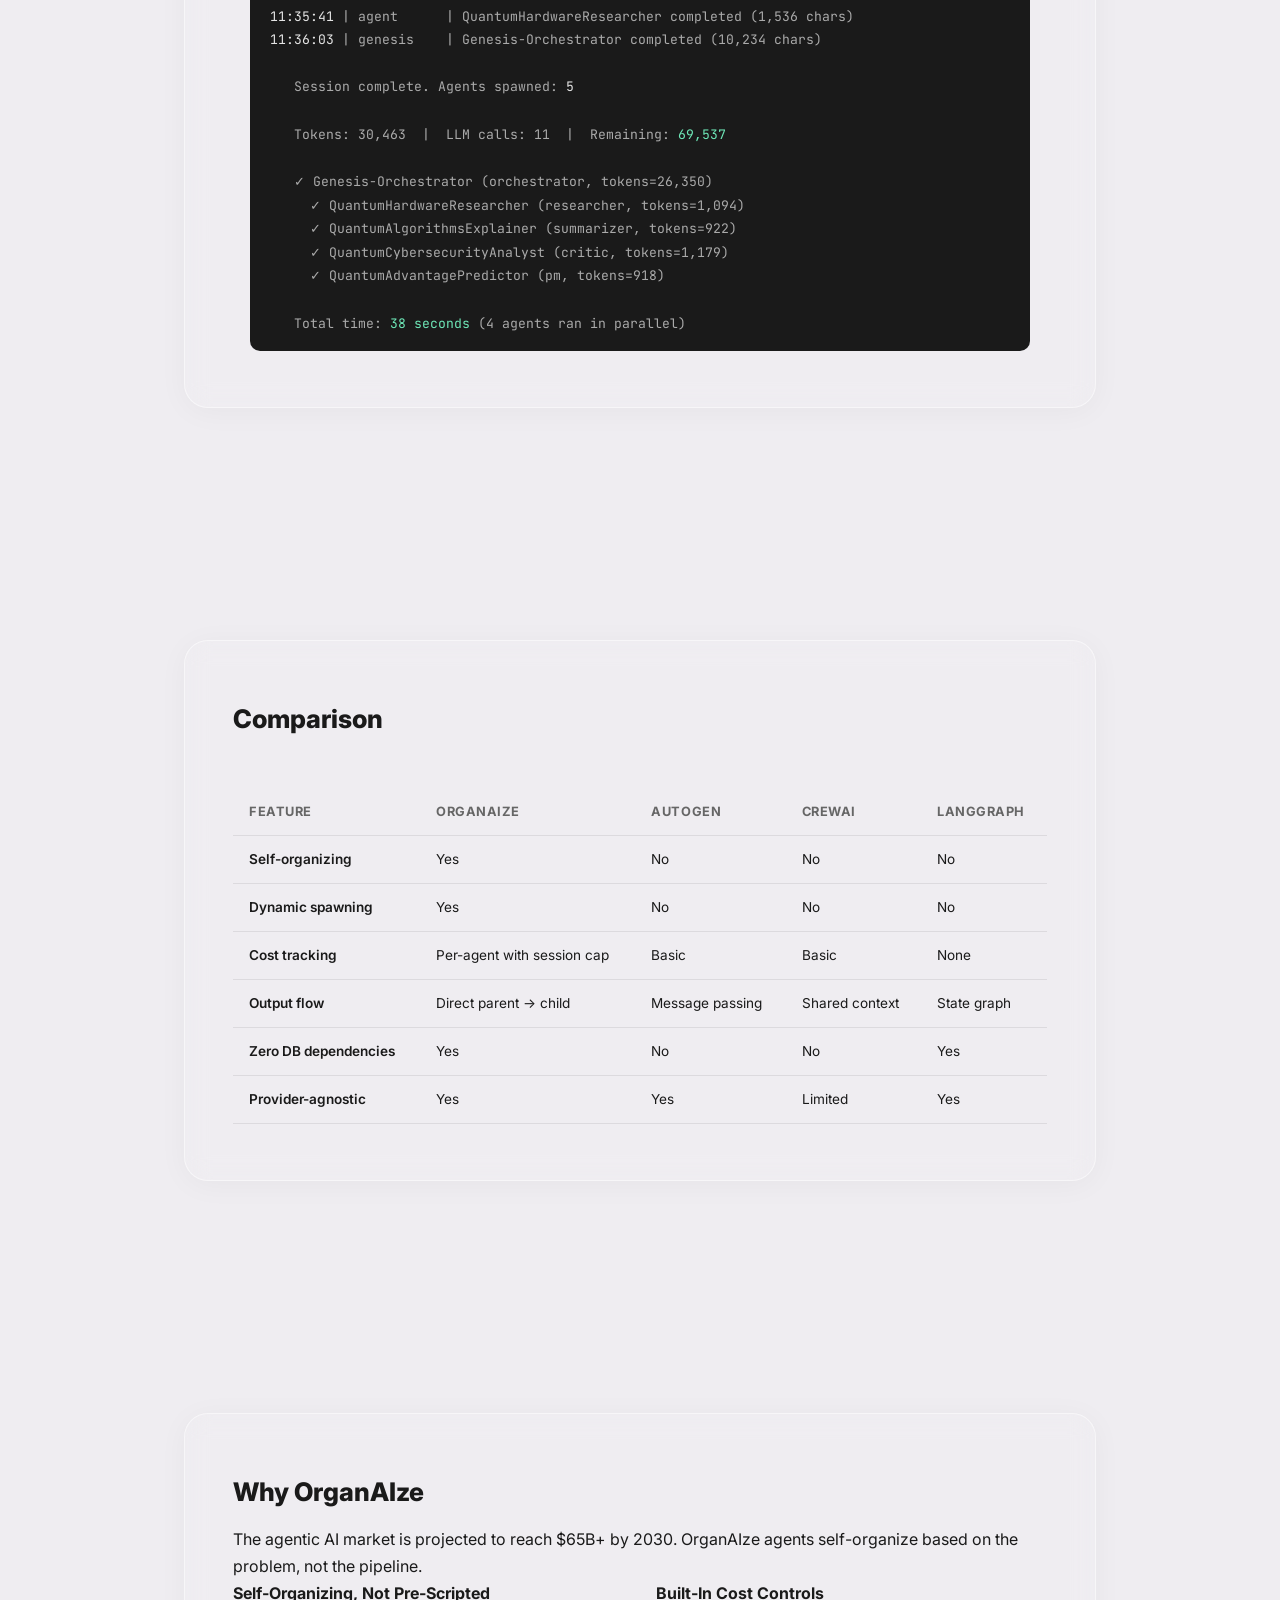
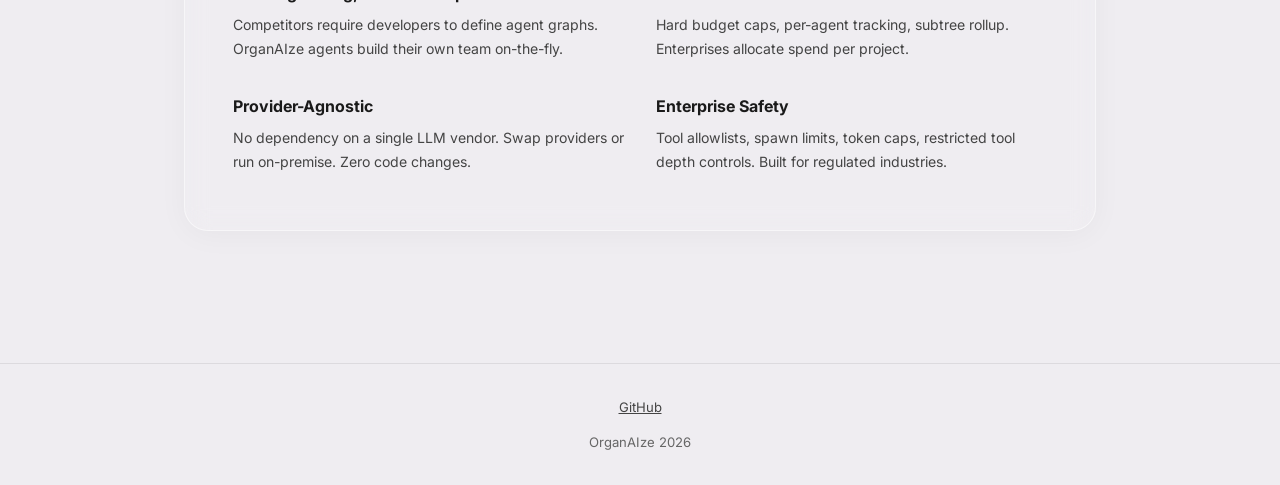
==== commit 1f56c686: "Removed navigation links" ====
--- a/docs/index.html
+++ b/docs/index.html
@@ -11,10 +11,6 @@
 
 <nav>
   <div class="logo">OrganAIze</div>
-  <ul class="nav-links">
-    <li><a href="#features">Features</a></li>
-    <li><a href="#how">How It Works</a></li>
-  </ul>
   <a href="https://github.com/akashchekka/OrganAIze" aria-label="GitHub" style="color:#1a1a1a;display:flex"><svg width="22" height="22" viewBox="0 0 16 16" fill="currentColor"><path d="M8 0C3.58 0 0 3.58 0 8c0 3.54 2.29 6.53 5.47 7.59.4.07.55-.17.55-.38 0-.19-.01-.82-.01-1.49-2.01.37-2.53-.49-2.69-.94-.09-.23-.48-.94-.82-1.13-.28-.15-.68-.52-.01-.53.63-.01 1.08.58 1.23.82.72 1.21 1.87.87 2.33.66.07-.52.28-.87.51-1.07-1.78-.2-3.64-.89-3.64-3.95 0-.87.31-1.59.82-2.15-.08-.2-.36-1.02.08-2.12 0 0 .67-.21 2.2.82.64-.18 1.32-.27 2-.27.68 0 1.36.09 2 .27 1.53-1.04 2.2-.82 2.2-.82.44 1.1.16 1.92.08 2.12.51.56.82 1.27.82 2.15 0 3.07-1.87 3.75-3.65 3.95.29.25.54.73.54 1.48 0 1.07-.01 1.93-.01 2.2 0 .21.15.46.55.38A8.013 8.013 0 0016 8c0-4.42-3.58-8-8-8z"/></svg></a>
 </nav>
 
@@ -218,7 +214,7 @@
   var ctx=c.getContext('2d');
   var mouse={x:null,y:null,radius:40};
   var particles=[];
-  var count=110;
+  var count=80;
   var linkDist=100;
 
   function resize(){
--- a/docs/style.css
+++ b/docs/style.css
@@ -18,9 +18,6 @@
   padding:24px 48px;
 }
 .logo{font-size:1.1rem;font-weight:700;letter-spacing:-.02em}
-.nav-links{display:flex;gap:32px;list-style:none}
-.nav-links a{font-size:.875rem;color:#444;text-decoration:none}
-.nav-links a:hover{color:#1a1a1a}
 
 /* Container */
 .container{max-width:960px;margin:0 auto;padding:0 24px}
@@ -63,7 +60,7 @@
   position:fixed;top:0;left:0;width:100%;height:100%;
   z-index:0;pointer-events:none;
 }
-nav,.hero,.cta,footer{
+nav,.hero,footer{
   position:relative;z-index:2;
 }
 section{position:relative}
@@ -107,29 +104,6 @@
 .steps h3{font-size:.95rem;font-weight:700;margin-bottom:6px}
 .steps p{font-size:.85rem;color:#444}
 
-/* Use cases - connected words */
-.usecases-flow{
-  display:flex;align-items:center;justify-content:center;
-  flex-wrap:wrap;gap:0;padding:20px 0;
-}
-.uc-word{
-  font-size:1rem;font-weight:600;padding:10px 20px;
-  white-space:nowrap;
-}
-.uc-line{
-  width:40px;height:1.5px;background:#1a1a1a;flex-shrink:0;
-}
-
-/* Architecture */
-.arch-row{
-  display:flex;flex-wrap:wrap;gap:16px;justify-content:center;
-}
-.arch-item{
-  padding:14px 24px;border:1.5px solid rgba(0,0,0,.15);border-radius:8px;
-  font-size:.88rem;text-align:center;background:rgba(255,255,255,.35);
-}
-.arch-item strong{display:block;font-size:.78rem;color:#666;font-weight:500;margin-top:4px}
-
 /* Safety */
 .safety-list{columns:2;column-gap:48px}
 .safety-list li{
@@ -137,11 +111,6 @@
   list-style:none;padding-left:16px;position:relative;
 }
 .safety-list li::before{content:'-';position:absolute;left:0;color:#1a1a1a}
-
-/* Metrics */
-.metrics-row{display:grid;grid-template-columns:repeat(auto-fill,minmax(160px,1fr));gap:24px;text-align:center}
-.metric .val{font-size:2rem;font-weight:800;line-height:1}
-.metric .lbl{font-size:.85rem;color:#444;margin-top:6px}
 
 /* Comparison */
 .table-wrap{overflow-x:auto}
@@ -154,39 +123,6 @@
 .investor-grid{display:grid;grid-template-columns:1fr 1fr;gap:32px}
 .inv-card h3{font-size:1rem;font-weight:700;margin-bottom:6px}
 .inv-card p{font-size:.88rem;color:#444}
-
-/* Business model */
-.biz-row{display:grid;grid-template-columns:repeat(auto-fill,minmax(200px,1fr));gap:20px;margin-top:40px}
-.biz-item{
-  padding:20px;border:1.5px solid rgba(0,0,0,.1);border-radius:8px;
-  background:rgba(255,255,255,.3);
-}
-.biz-item h4{font-size:.95rem;font-weight:700;margin-bottom:6px}
-.biz-item p{font-size:.85rem;color:#444}
-
-/* Roadmap */
-.roadmap{padding-left:24px;border-left:2px solid #1a1a1a}
-.phase{margin-bottom:40px;position:relative}
-.phase::before{
-  content:'';position:absolute;left:-29px;top:6px;
-  width:12px;height:12px;border-radius:50%;background:#1a1a1a;
-}
-.phase-label{font-size:.75rem;font-weight:600;text-transform:uppercase;letter-spacing:.06em;color:#666}
-.phase h3{font-size:1.05rem;font-weight:700;margin:2px 0 10px}
-.phase ul{list-style:none}
-.phase li{font-size:.88rem;color:#444;padding-left:14px;position:relative;margin-bottom:6px}
-.phase li::before{content:'-';position:absolute;left:0}
-
-/* CTA */
-.cta{text-align:center;padding:100px 0;border-top:1px solid rgba(0,0,0,.08)}
-.cta h2{font-size:clamp(1.8rem,4vw,2.6rem);font-weight:800;margin-bottom:16px}
-.cta p{font-size:.95rem;color:#444;margin-bottom:8px}
-.cta .hero-buttons{margin-top:28px}
-.cta-glass{text-align:center}
-.cta-buttons{display:flex;gap:12px;justify-content:center;margin-top:28px}
-
-/* Section subtitle */
-.section-subtitle{color:#444;margin-bottom:48px}
 
 /* Footer */
 footer{
@@ -201,14 +137,11 @@
 /* Responsive */
 @media(max-width:768px){
   nav{padding:20px 24px}
-  .nav-links{gap:20px}
   .hero .container{grid-template-columns:1fr}
   .features,.investor-grid{grid-template-columns:1fr}
   .steps{grid-template-columns:1fr 1fr}
   .safety-list{columns:1}
   section{padding:72px 0}
-  .uc-line{width:1.5px;height:24px}
-  .usecases-flow{flex-direction:column}
 }
 @media(max-width:480px){
   .steps{grid-template-columns:1fr}
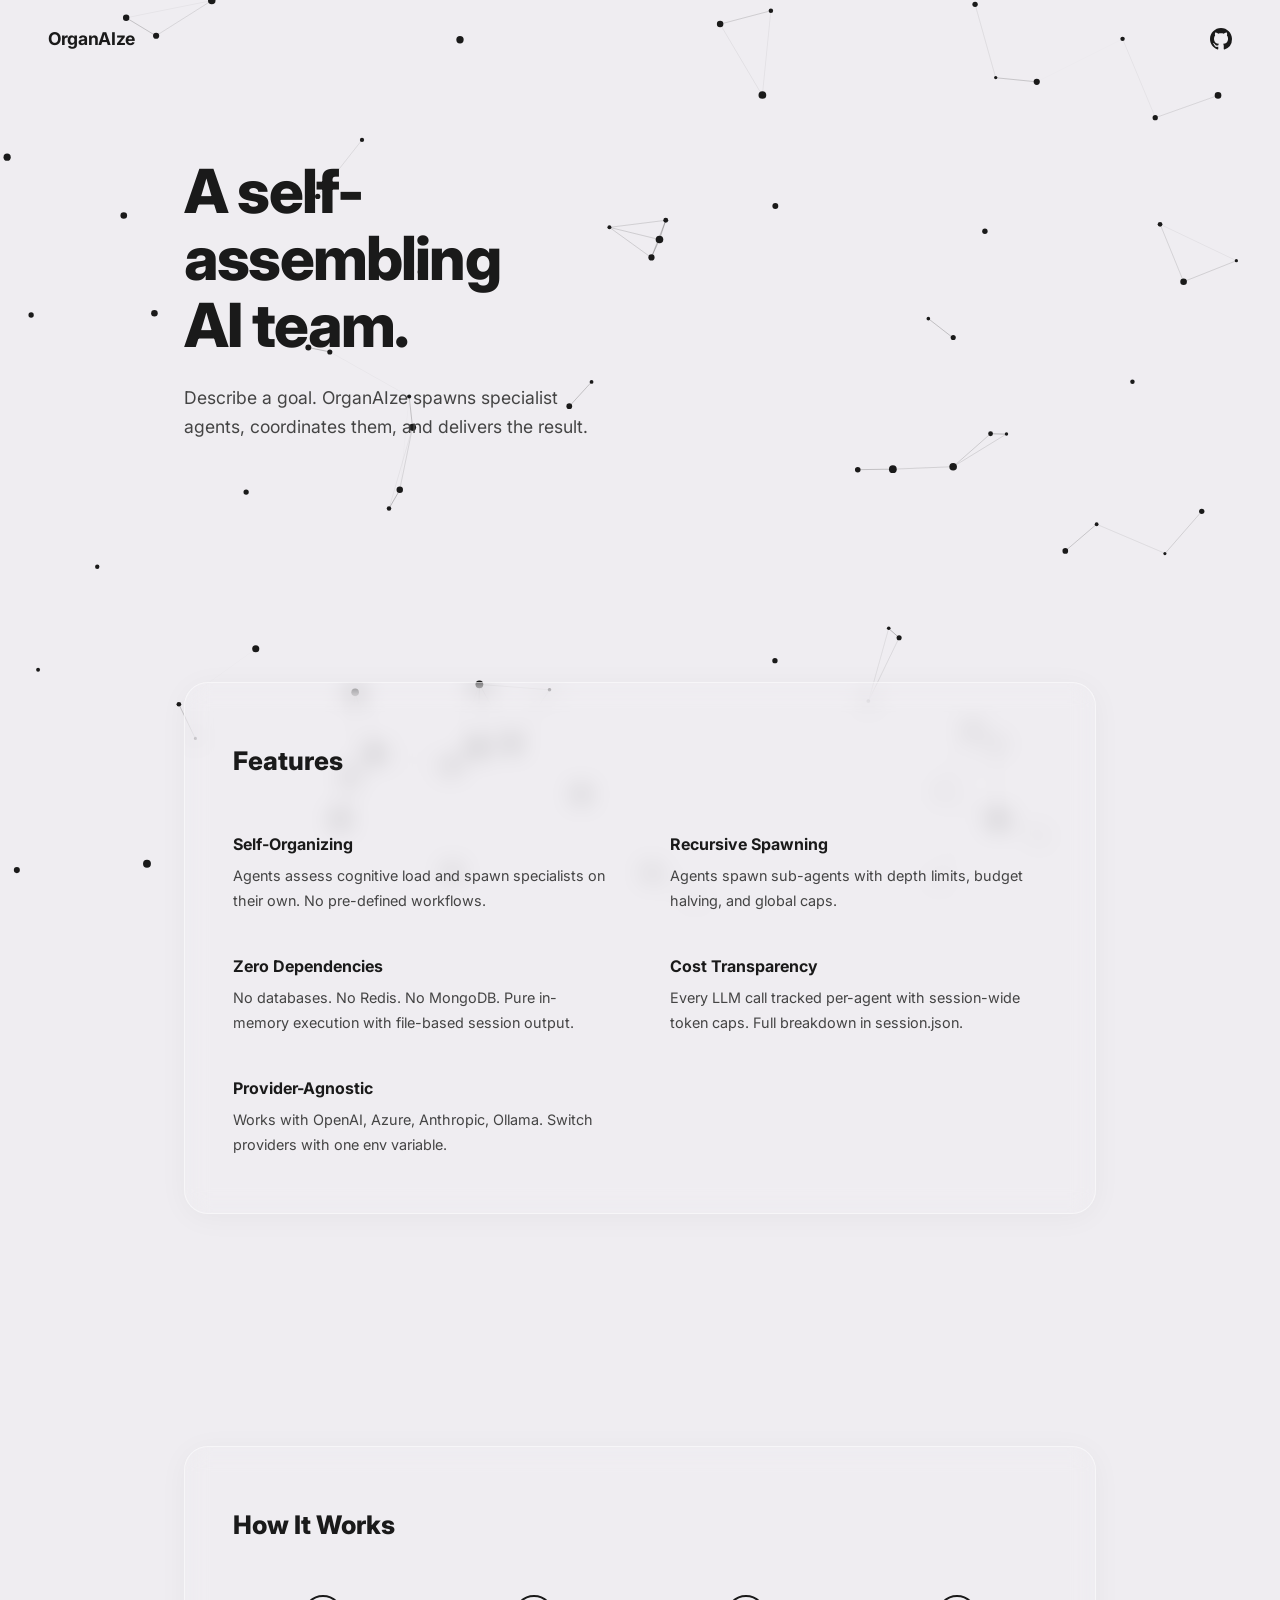
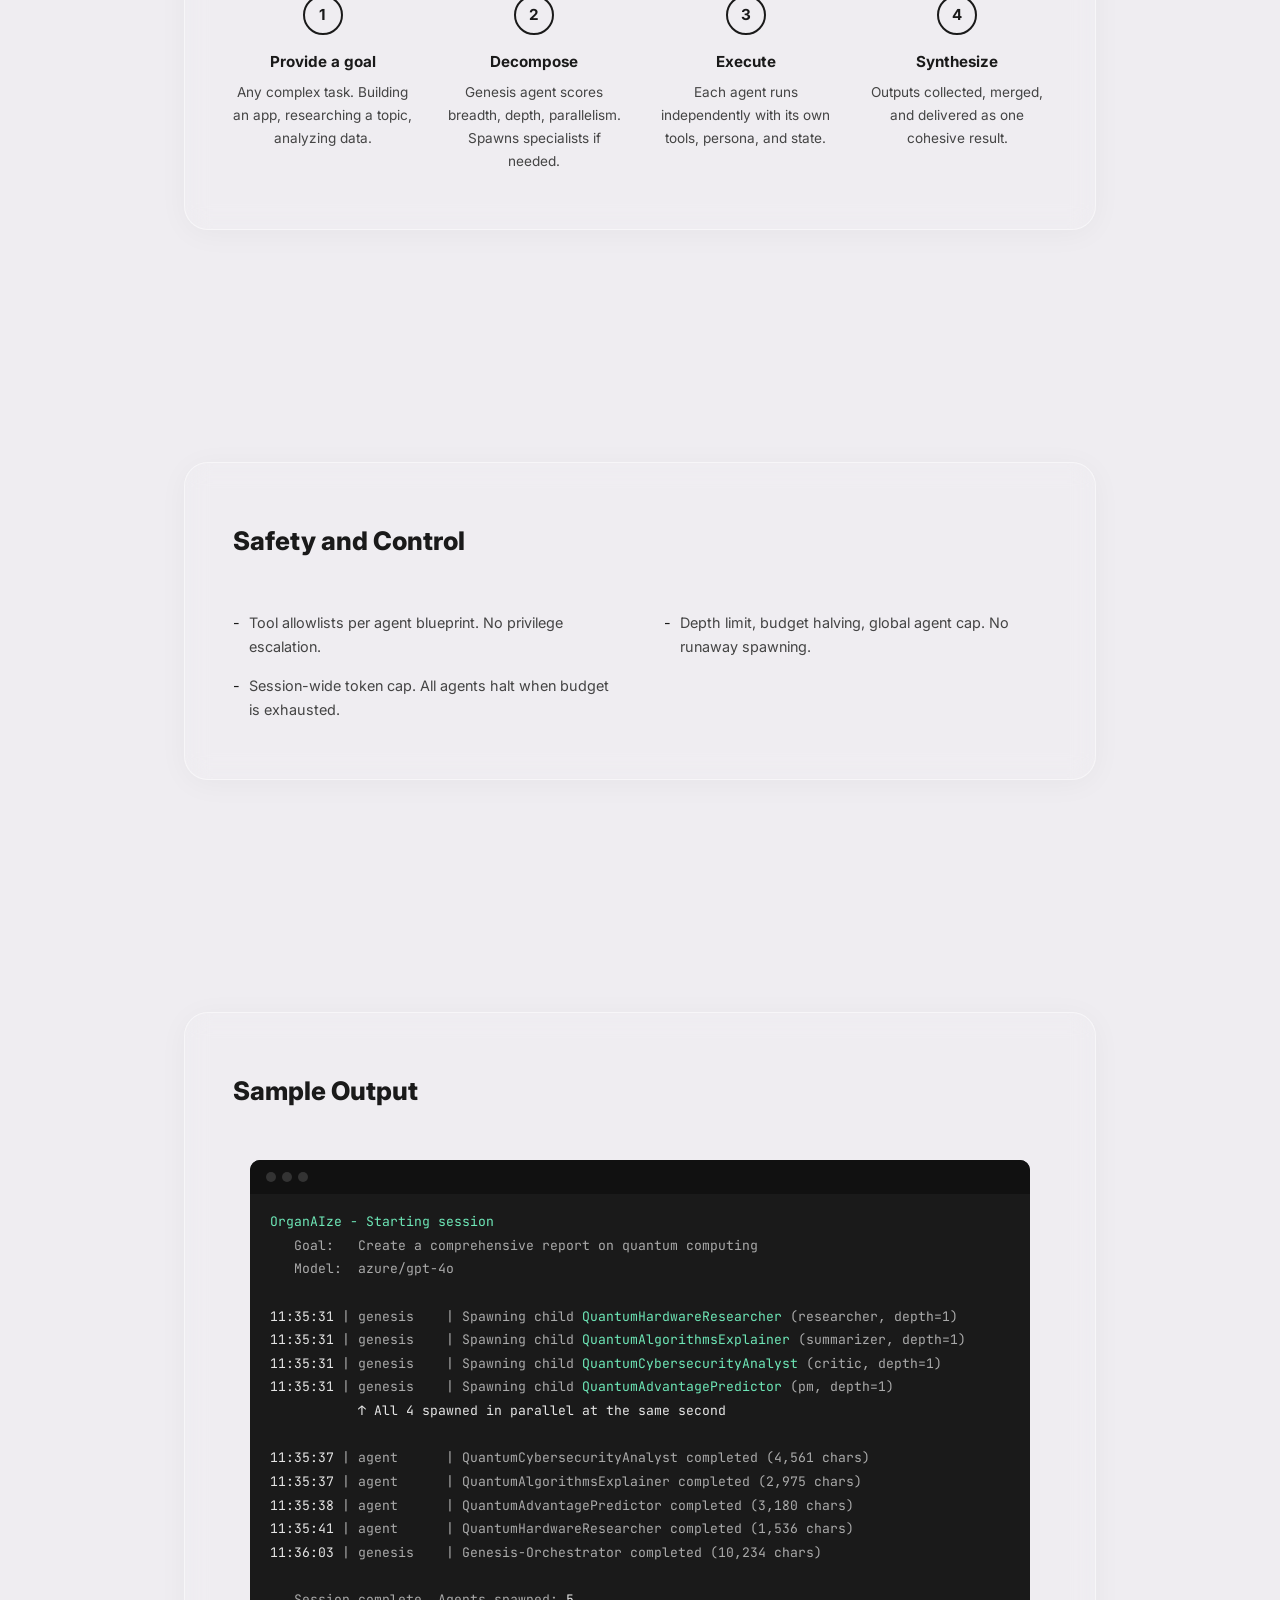
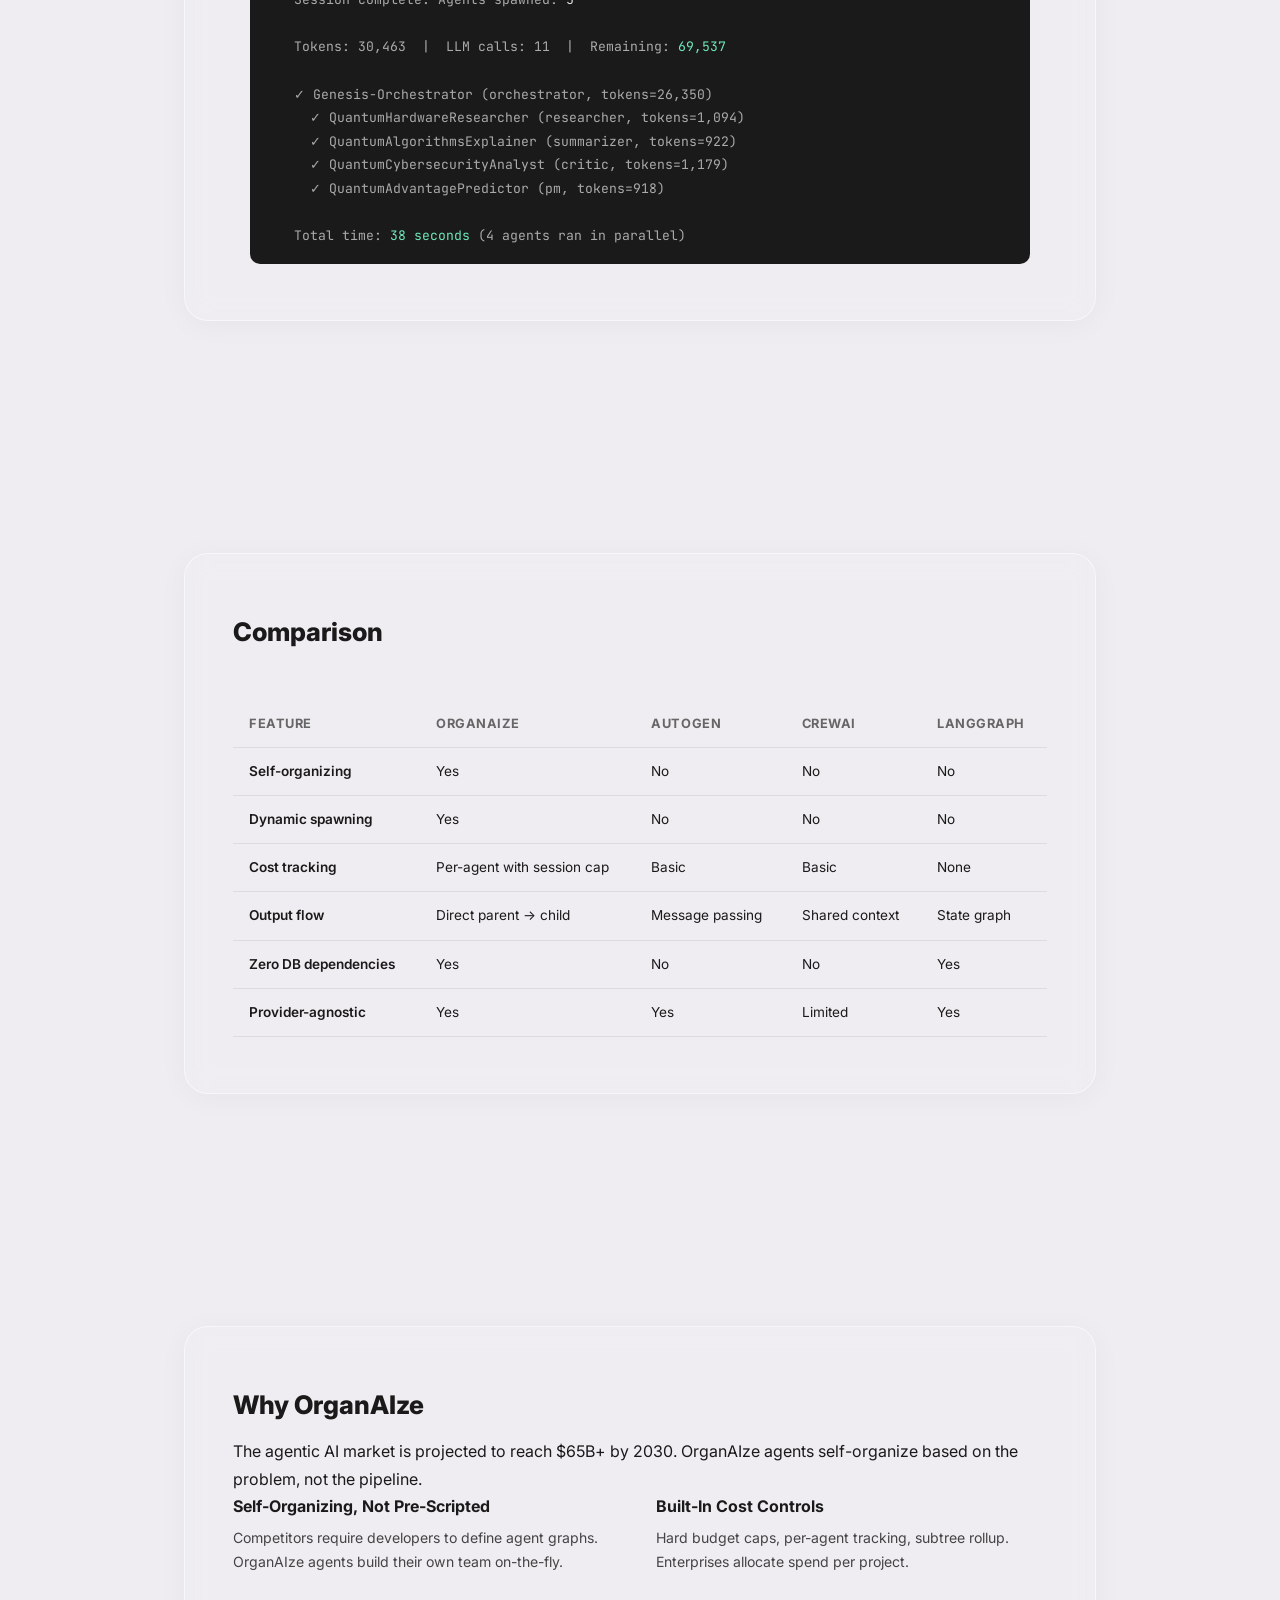
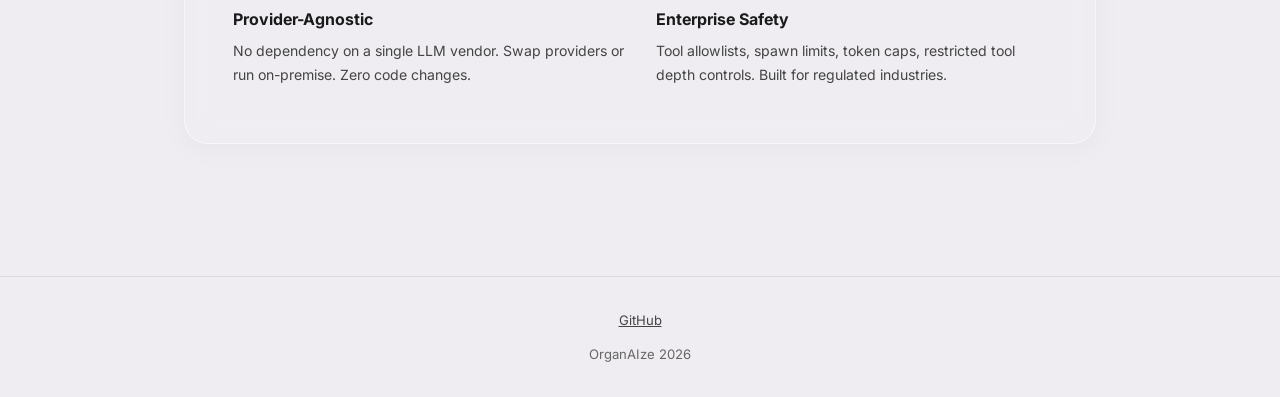
==== commit 29a50775: "removed unwanted sections" ====
--- a/docs/index.html
+++ b/docs/index.html
@@ -43,10 +43,6 @@
         <p>Agents spawn sub-agents with depth limits, budget halving, and global caps.</p>
       </div>
       <div class="feature">
-        <h3>Direct Output Flow</h3>
-        <p>Child agents return results directly to their parent via tool messages. No shared memory needed — outputs flow up the tree.</p>
-      </div>
-      <div class="feature">
         <h3>Zero Dependencies</h3>
         <p>No databases. No Redis. No MongoDB. Pure in-memory execution with file-based session output.</p>
       </div>
@@ -103,8 +99,6 @@
       <li>Tool allowlists per agent blueprint. No privilege escalation.</li>
       <li>Session-wide token cap. All agents halt when budget is exhausted.</li>
       <li>Depth limit, budget halving, global agent cap. No runaway spawning.</li>
-      <li>Restricted tools blocked below configurable depth. Defense in depth.</li>
-      <li>State checkpointed at every graph transition via LangGraph MemorySaver.</li>
     </ul>
     </div>
   </div>
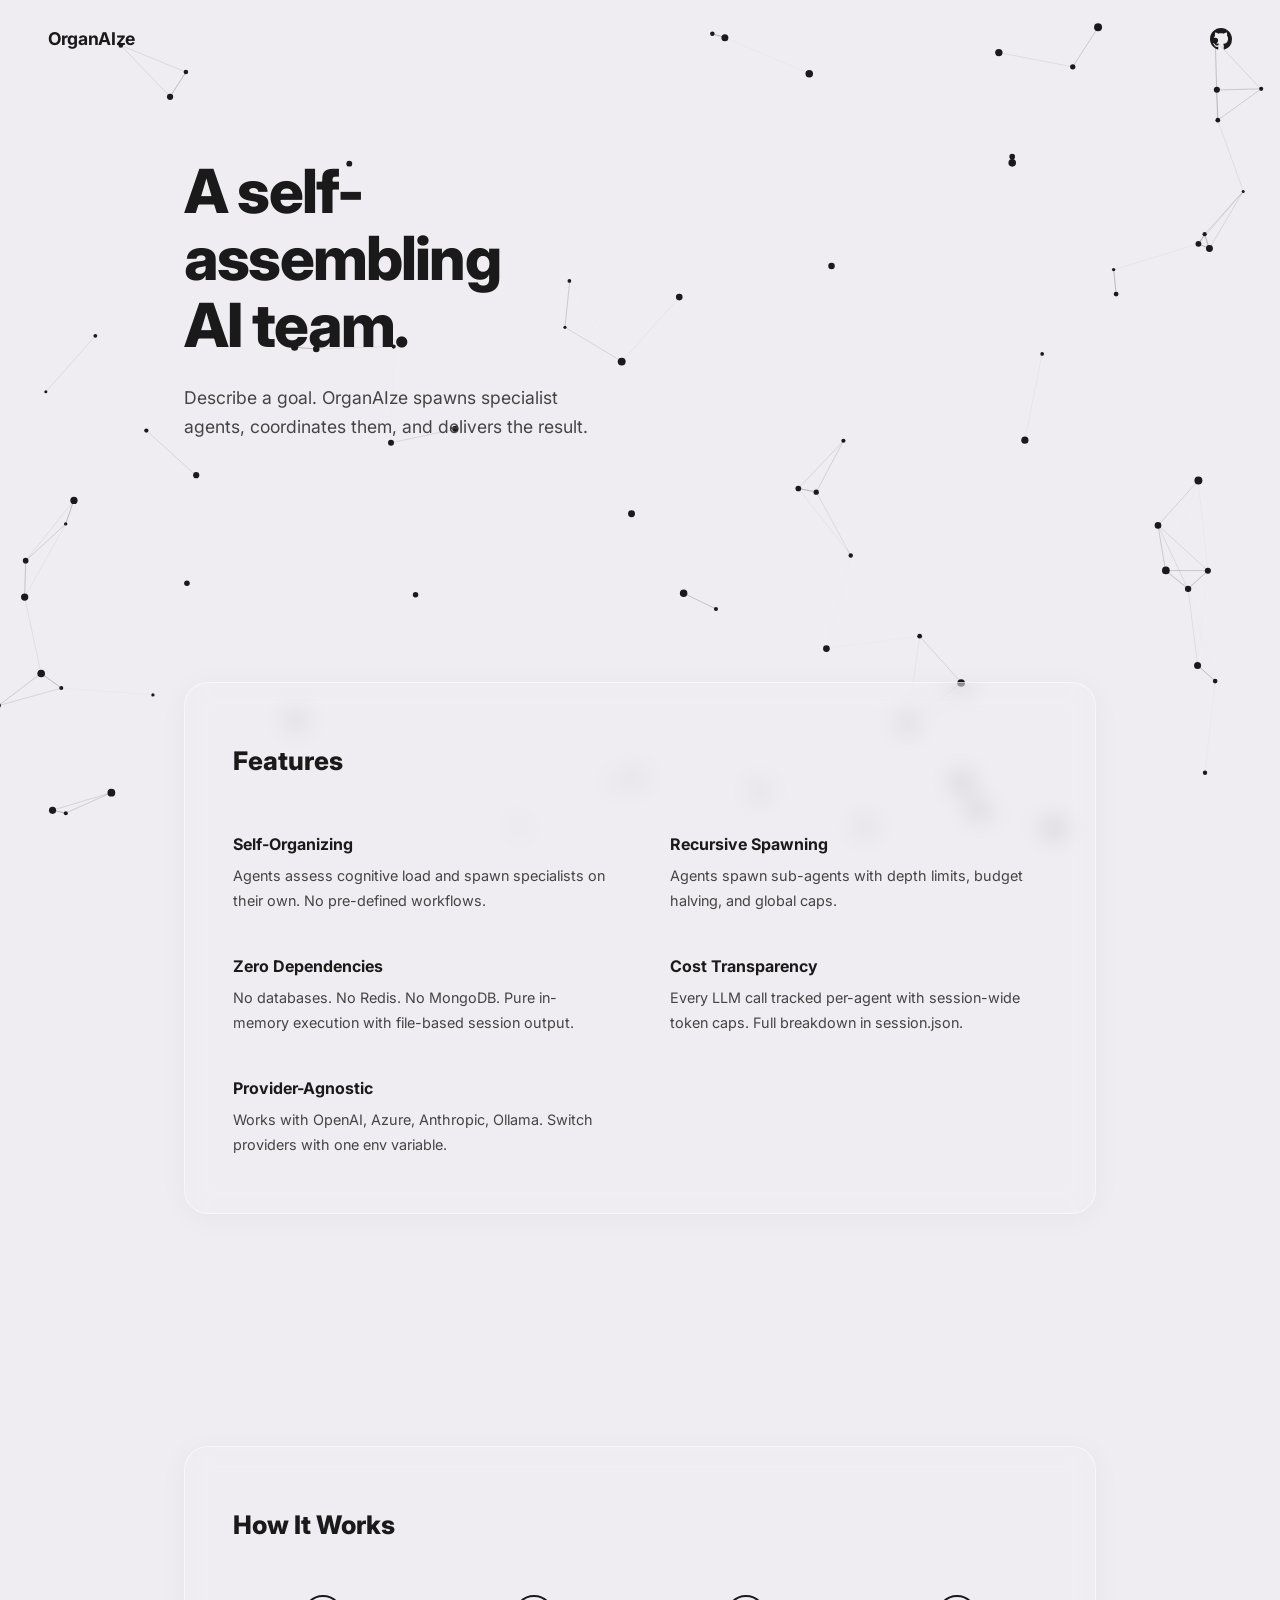
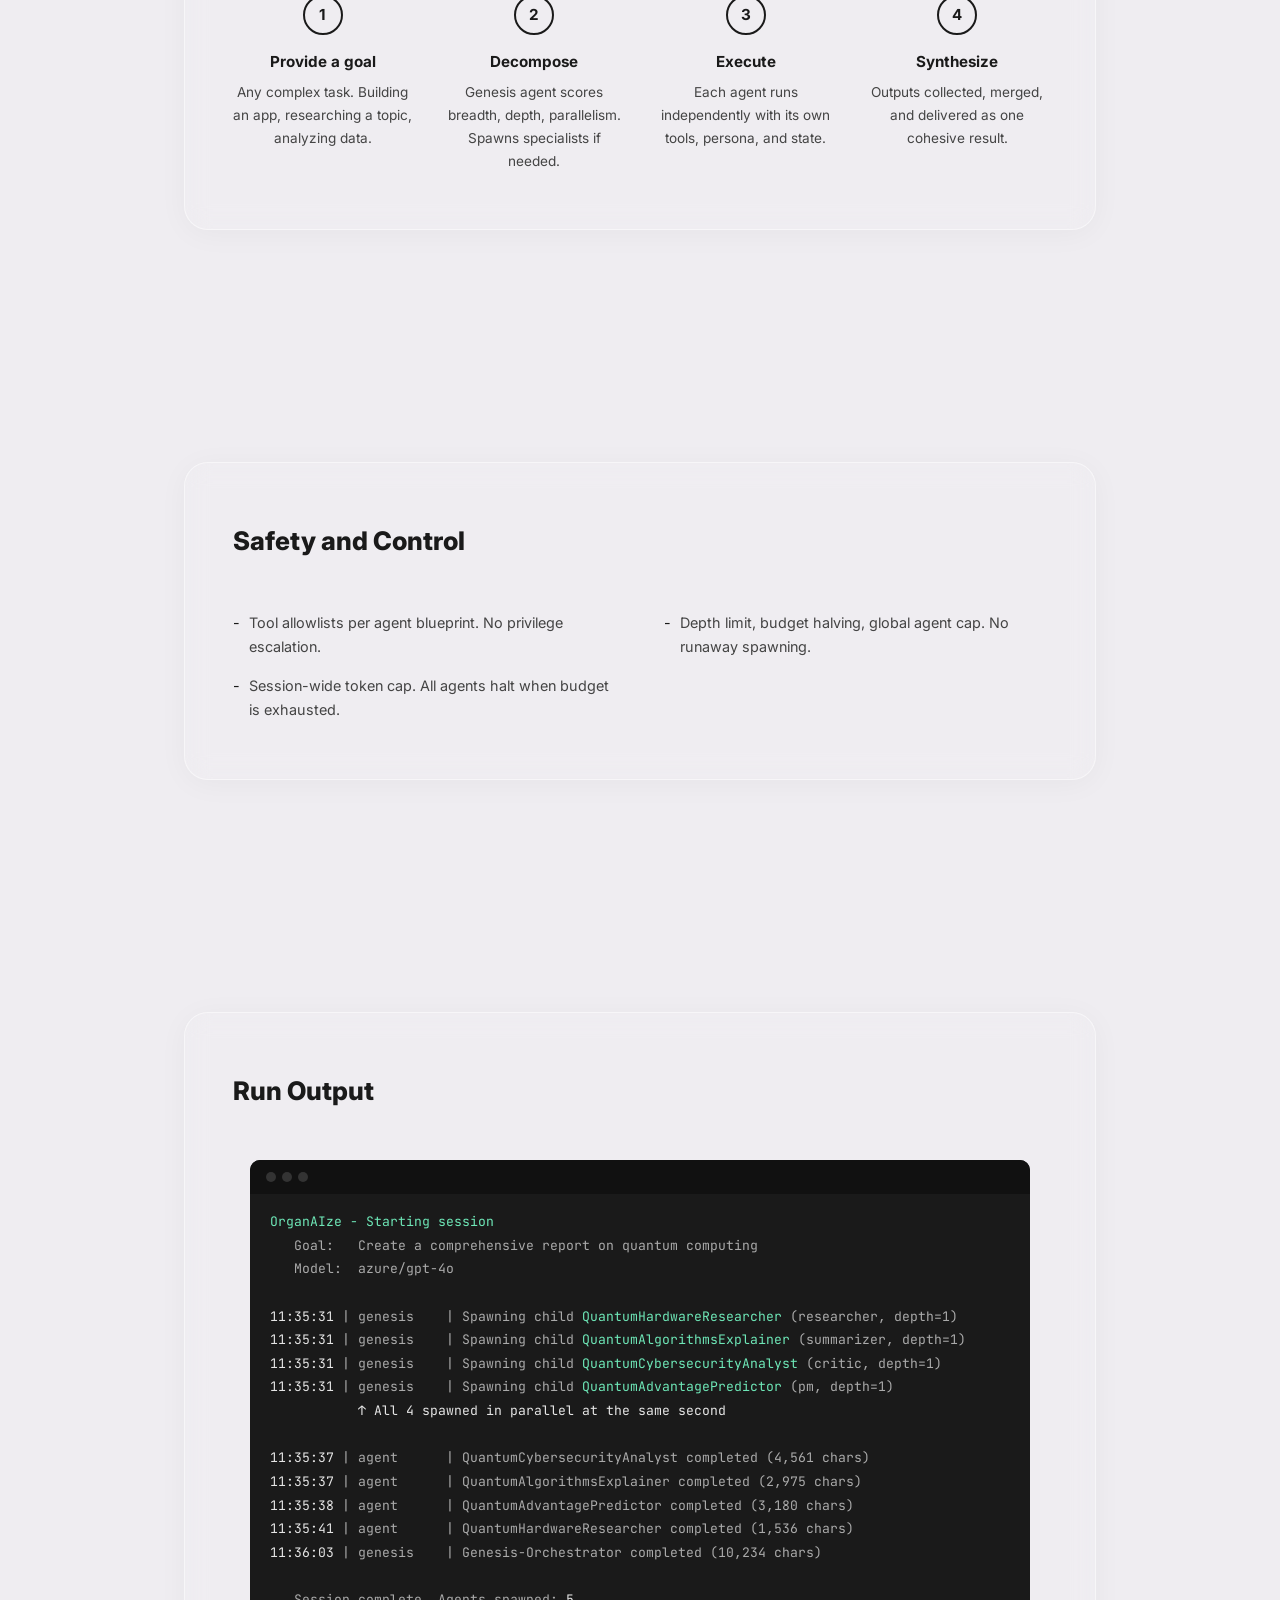
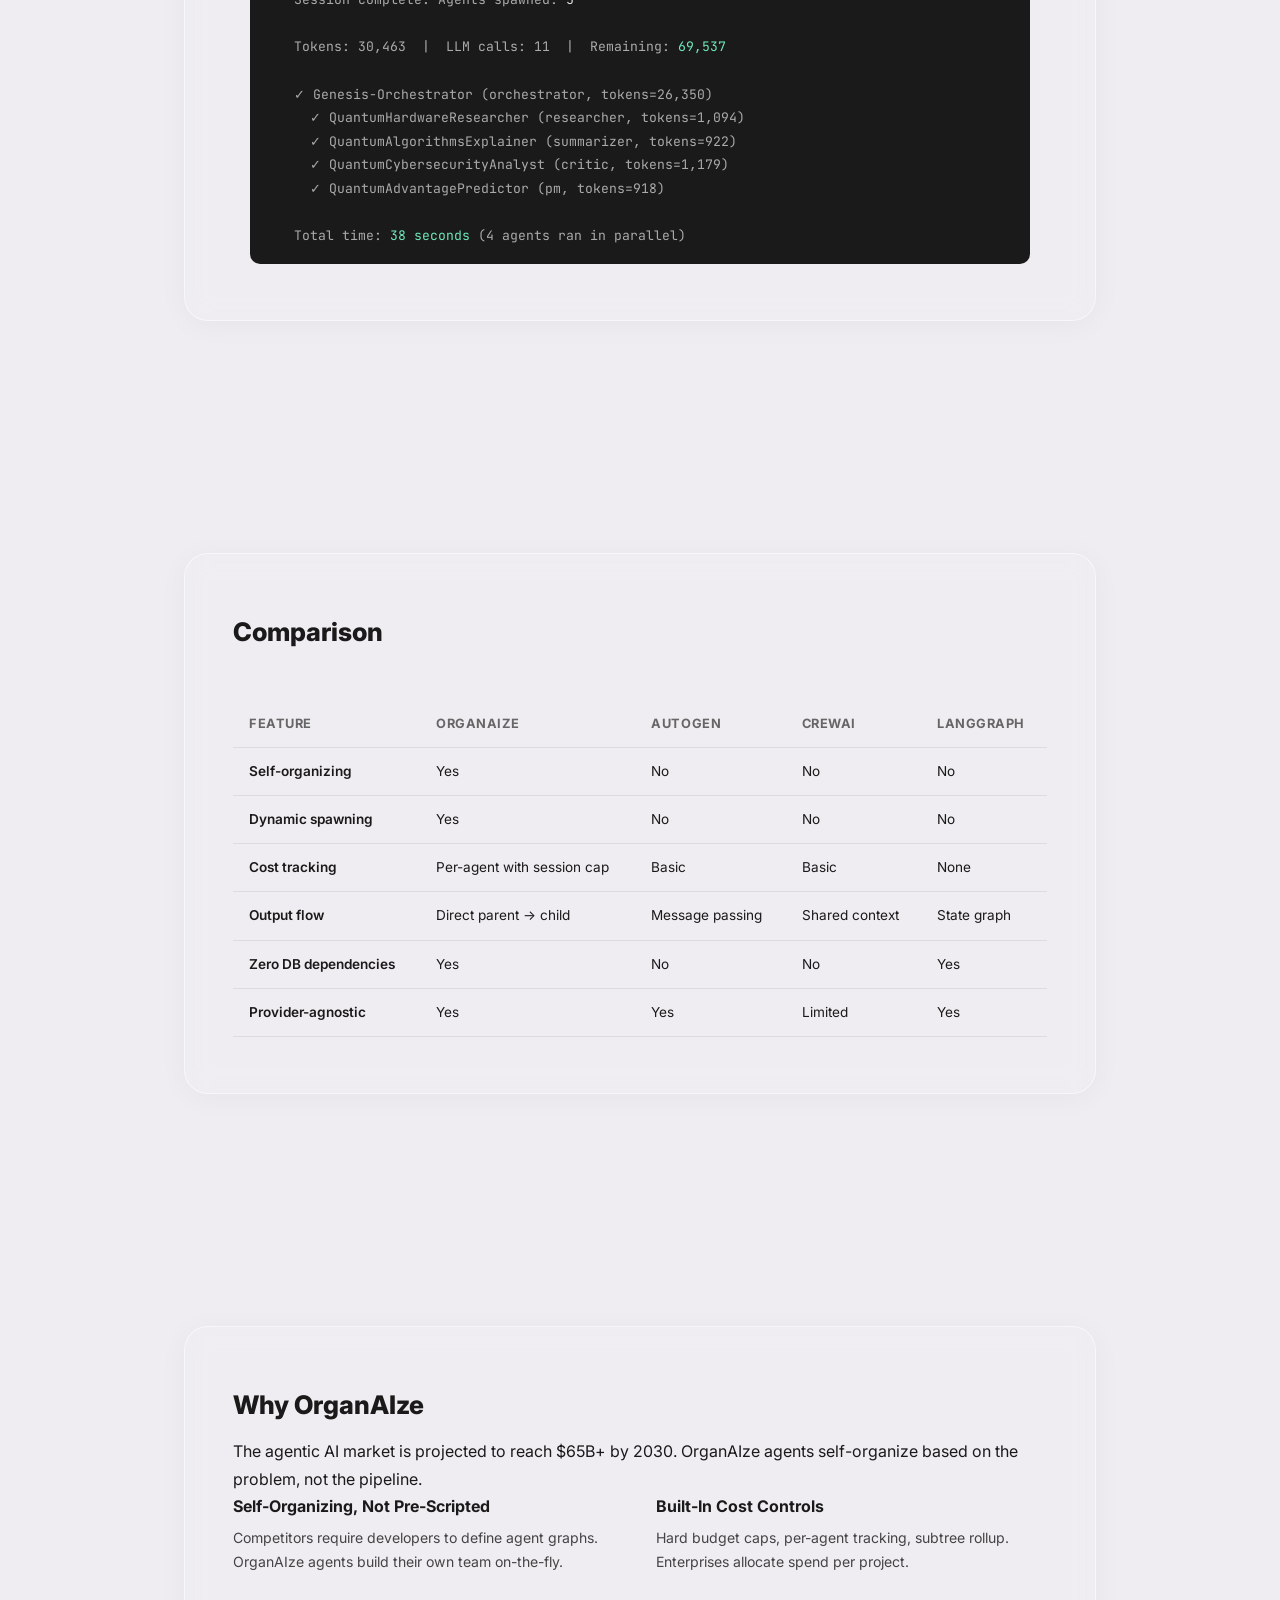
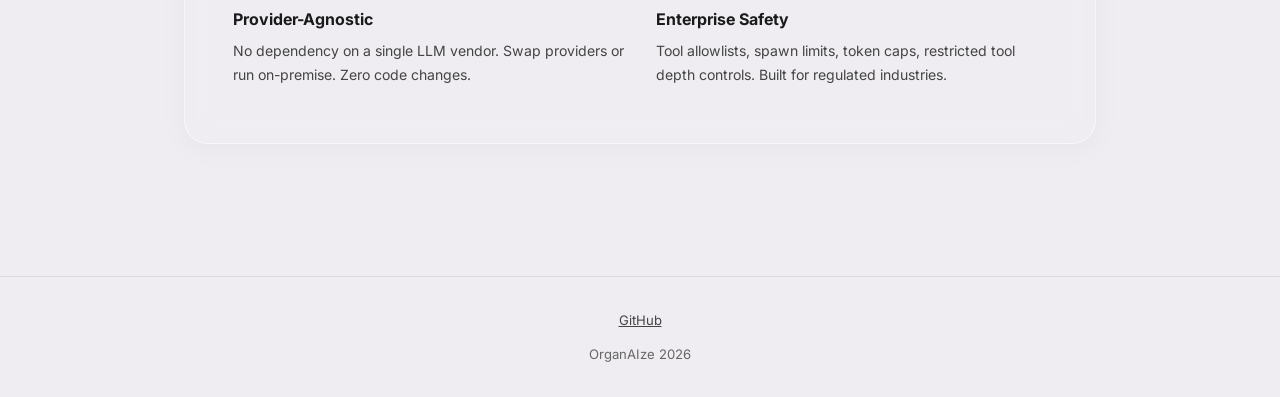
==== commit 009840e7: "renamed sampe output" ====
--- a/docs/index.html
+++ b/docs/index.html
@@ -104,11 +104,11 @@
   </div>
 </section>
 
-<!-- Sample Output -->
+<!-- Run Output -->
 <section id="demo">
   <div class="container">
     <div class="glass">
-    <h2 class="section-heading">Sample Output</h2>
+    <h2 class="section-heading">Run Output</h2>
     <div class="terminal" style="max-width:780px">
       <div class="terminal-bar"><span></span><span></span><span></span></div>
       <div class="terminal-body" style="white-space:pre;overflow-x:auto"><span class="g">OrganAIze - Starting session</span>
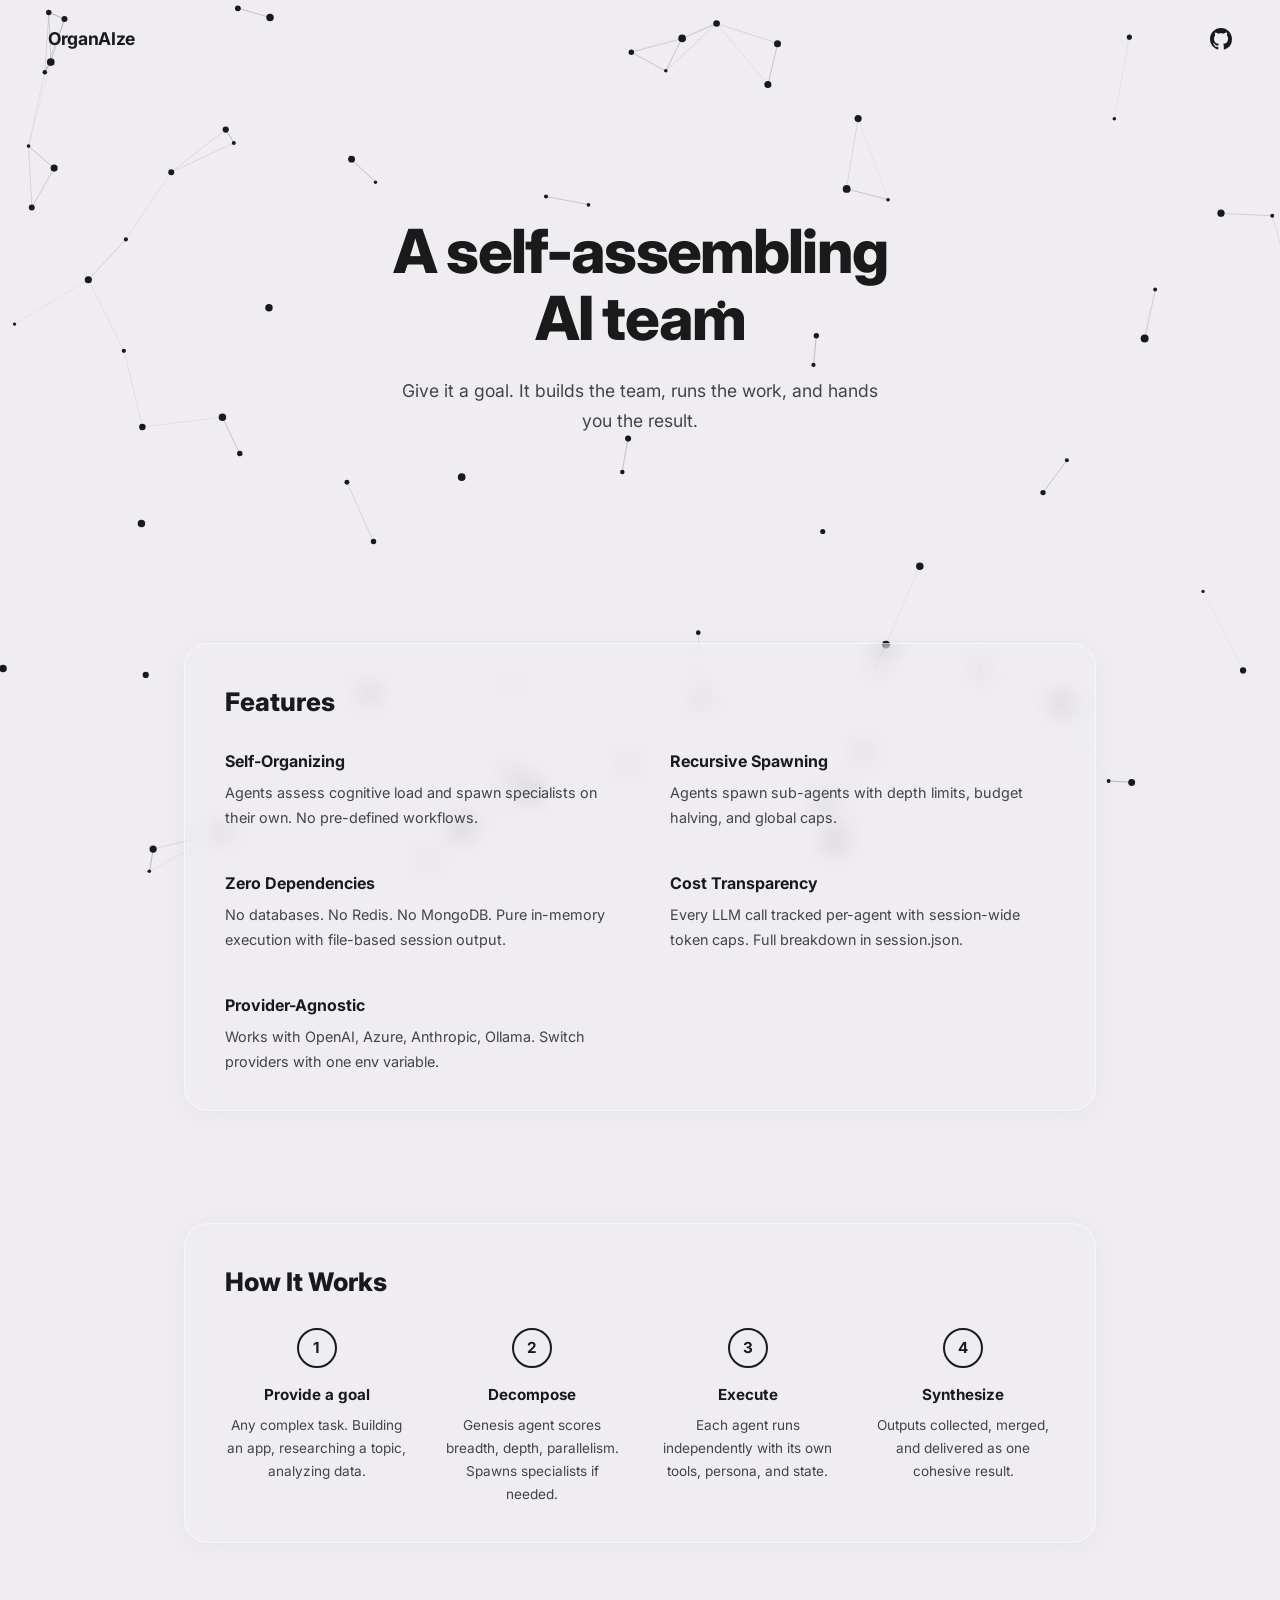
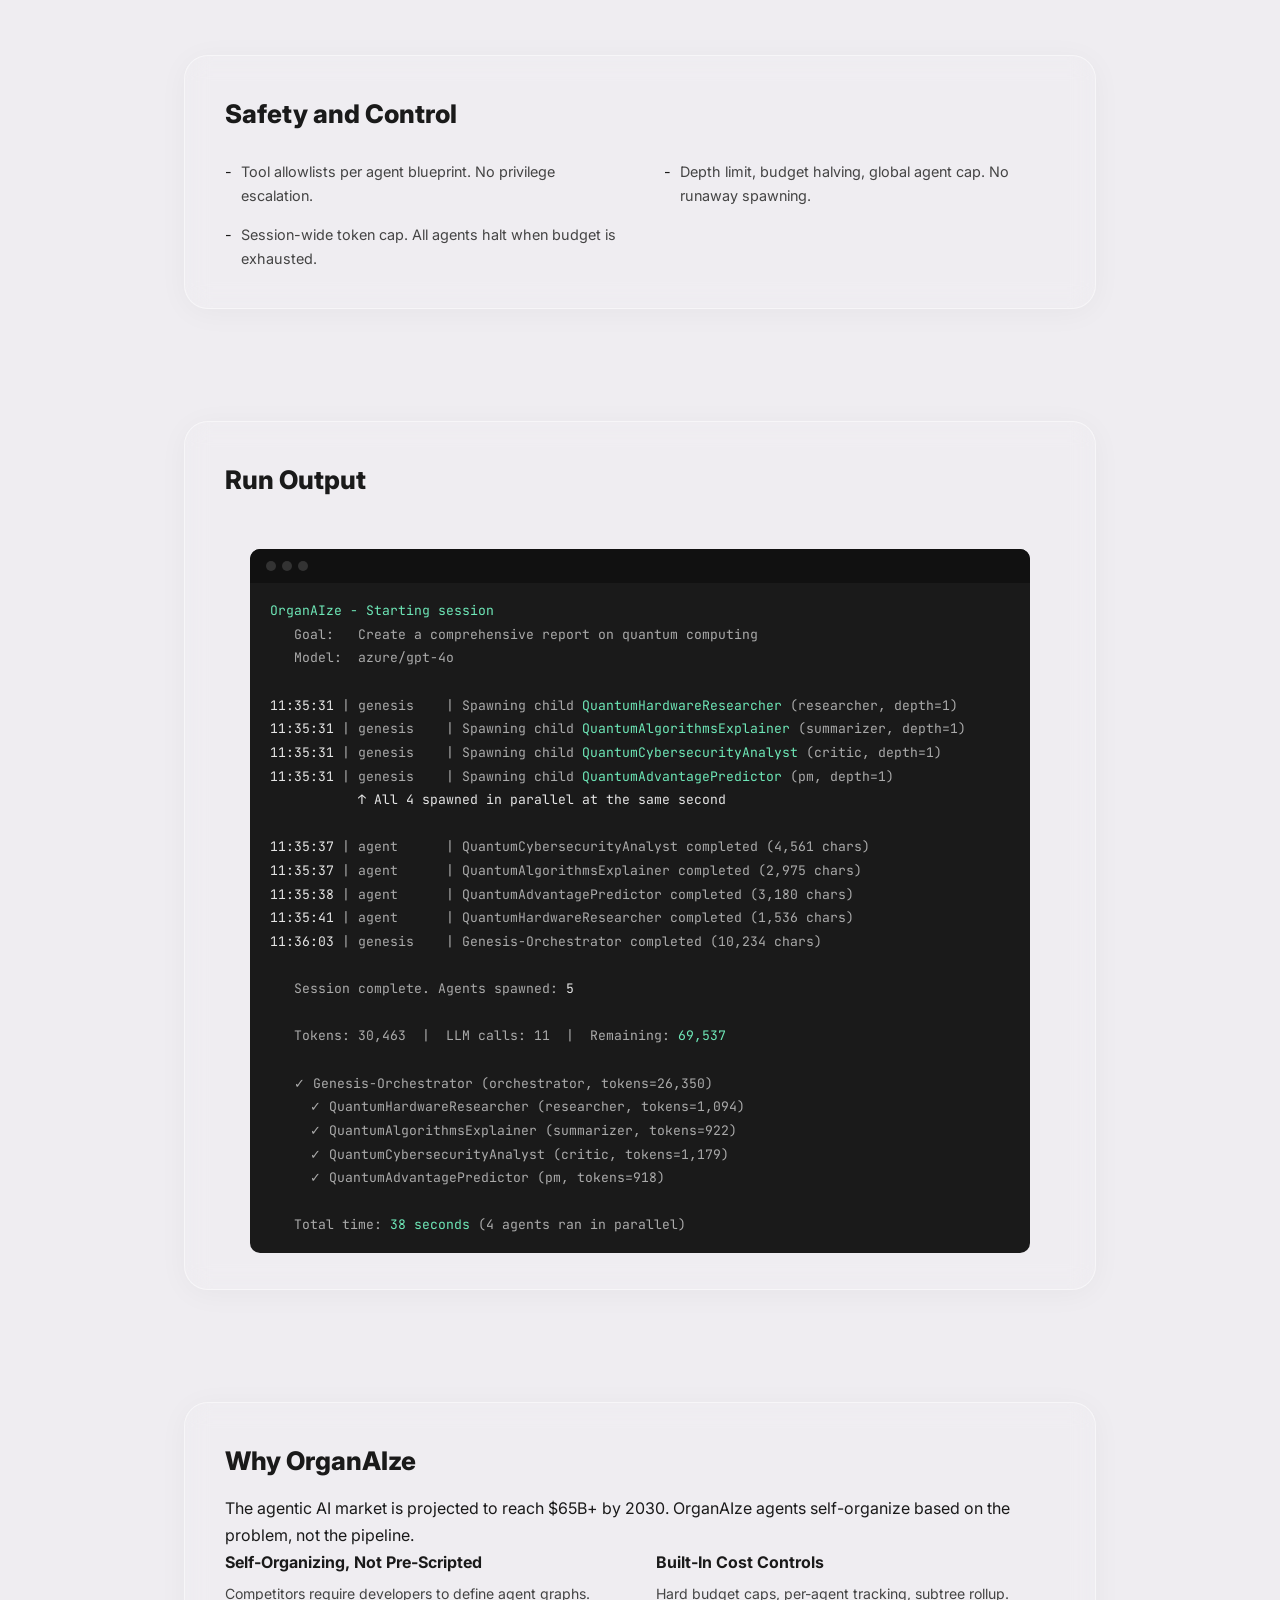
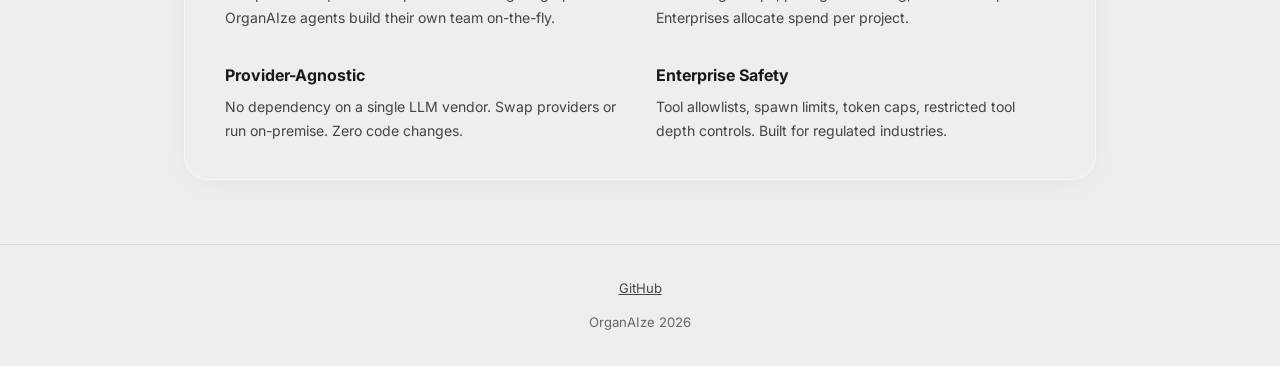
==== commit a5ddec70: "changes to layout and section removals" ====
--- a/docs/index.html
+++ b/docs/index.html
@@ -18,10 +18,9 @@
 <section class="hero">
   <div class="container">
     <div class="hero-left">
-      <h1>A self-assembling<br>AI team.</h1>
-      <p>Describe a goal. OrganAIze spawns specialist agents, coordinates them, and delivers the result.</p>
-    </div>
-    <div class="hero-visual"></div>
+      <h1>A self-assembling<br>AI team</h1>
+      <p>Give it a goal. It builds the team, runs the work, and hands you the result.</p>
+    </div>
   </div>
 </section>
 
@@ -138,30 +137,6 @@
      <span class=\"g\">&#10003;</span> QuantumAdvantagePredictor (pm, tokens=918)
 
    Total time: <span class="g">38 seconds</span> (4 agents ran in parallel)</div>
-    </div>
-    </div>
-  </div>
-</section>
-
-<!-- Comparison -->
-<section id="comparison">
-  <div class="container">
-    <div class="glass">
-    <h2 class="section-heading">Comparison</h2>
-    <div class="table-wrap">
-      <table>
-        <thead>
-          <tr><th>Feature</th><th>OrganAIze</th><th>AutoGen</th><th>CrewAI</th><th>LangGraph</th></tr>
-        </thead>
-        <tbody>
-          <tr><td>Self-organizing</td><td>Yes</td><td>No</td><td>No</td><td>No</td></tr>
-          <tr><td>Dynamic spawning</td><td>Yes</td><td>No</td><td>No</td><td>No</td></tr>
-          <tr><td>Cost tracking</td><td>Per-agent with session cap</td><td>Basic</td><td>Basic</td><td>None</td></tr>
-          <tr><td>Output flow</td><td>Direct parent → child</td><td>Message passing</td><td>Shared context</td><td>State graph</td></tr>
-          <tr><td>Zero DB dependencies</td><td>Yes</td><td>No</td><td>No</td><td>Yes</td></tr>
-          <tr><td>Provider-agnostic</td><td>Yes</td><td>Yes</td><td>Limited</td><td>Yes</td></tr>
-        </tbody>
-      </table>
     </div>
     </div>
   </div>
--- a/docs/style.css
+++ b/docs/style.css
@@ -23,8 +23,9 @@
 .container{max-width:960px;margin:0 auto;padding:0 24px}
 
 /* Sections */
-section{padding:100px 0}
+section{padding:48px 0}
 section+section{border-top:none}
+#features{padding-top:120px}
 
 /* Glass card for content sections */
 .glass{
@@ -33,16 +34,16 @@
   -webkit-backdrop-filter:blur(12px);
   border:1px solid rgba(255,255,255,.5);
   border-radius:24px;
-  padding:56px 48px;
-  margin-bottom:32px;
+  padding:36px 40px;
+  margin-bottom:16px;
   box-shadow:0 4px 30px rgba(0,0,0,.04);
   position:relative;z-index:1;
   isolation:isolate;
 }
 
 /* Hero */
-.hero{padding:80px 0 100px}
-.hero .container{display:grid;grid-template-columns:1fr 1fr;gap:48px;align-items:center}
+.hero{padding:140px 0 48px}
+.hero .container{text-align:center}
 .hero h1{
   font-size:clamp(2.4rem,5vw,3.8rem);
   font-weight:800;letter-spacing:-.03em;
@@ -50,7 +51,7 @@
 }
 .hero p{
   font-size:1.1rem;color:#444;
-  max-width:480px;margin-bottom:40px;
+  max-width:480px;margin:0 auto 40px;
 }
 .hero-buttons{display:flex;gap:12px;flex-wrap:wrap}
 .hero-visual{display:none}
@@ -112,13 +113,6 @@
 }
 .safety-list li::before{content:'-';position:absolute;left:0;color:#1a1a1a}
 
-/* Comparison */
-.table-wrap{overflow-x:auto}
-table{width:100%;border-collapse:collapse;font-size:.85rem}
-th,td{padding:12px 16px;text-align:left;border-bottom:1px solid rgba(0,0,0,.08)}
-th{font-weight:700;font-size:.8rem;text-transform:uppercase;letter-spacing:.04em;color:#666}
-td:first-child{font-weight:600}
-
 /* Investors */
 .investor-grid{display:grid;grid-template-columns:1fr 1fr;gap:32px}
 .inv-card h3{font-size:1rem;font-weight:700;margin-bottom:6px}
@@ -132,7 +126,7 @@
 footer a{color:#444;margin:0 12px}
 
 /* Section headings */
-.section-heading{font-size:1.6rem;font-weight:800;margin-bottom:48px}
+.section-heading{font-size:1.6rem;font-weight:800;margin-bottom:24px}
 
 /* Responsive */
 @media(max-width:768px){
@@ -141,7 +135,7 @@
   .features,.investor-grid{grid-template-columns:1fr}
   .steps{grid-template-columns:1fr 1fr}
   .safety-list{columns:1}
-  section{padding:72px 0}
+  section{padding:36px 0}
 }
 @media(max-width:480px){
   .steps{grid-template-columns:1fr}
